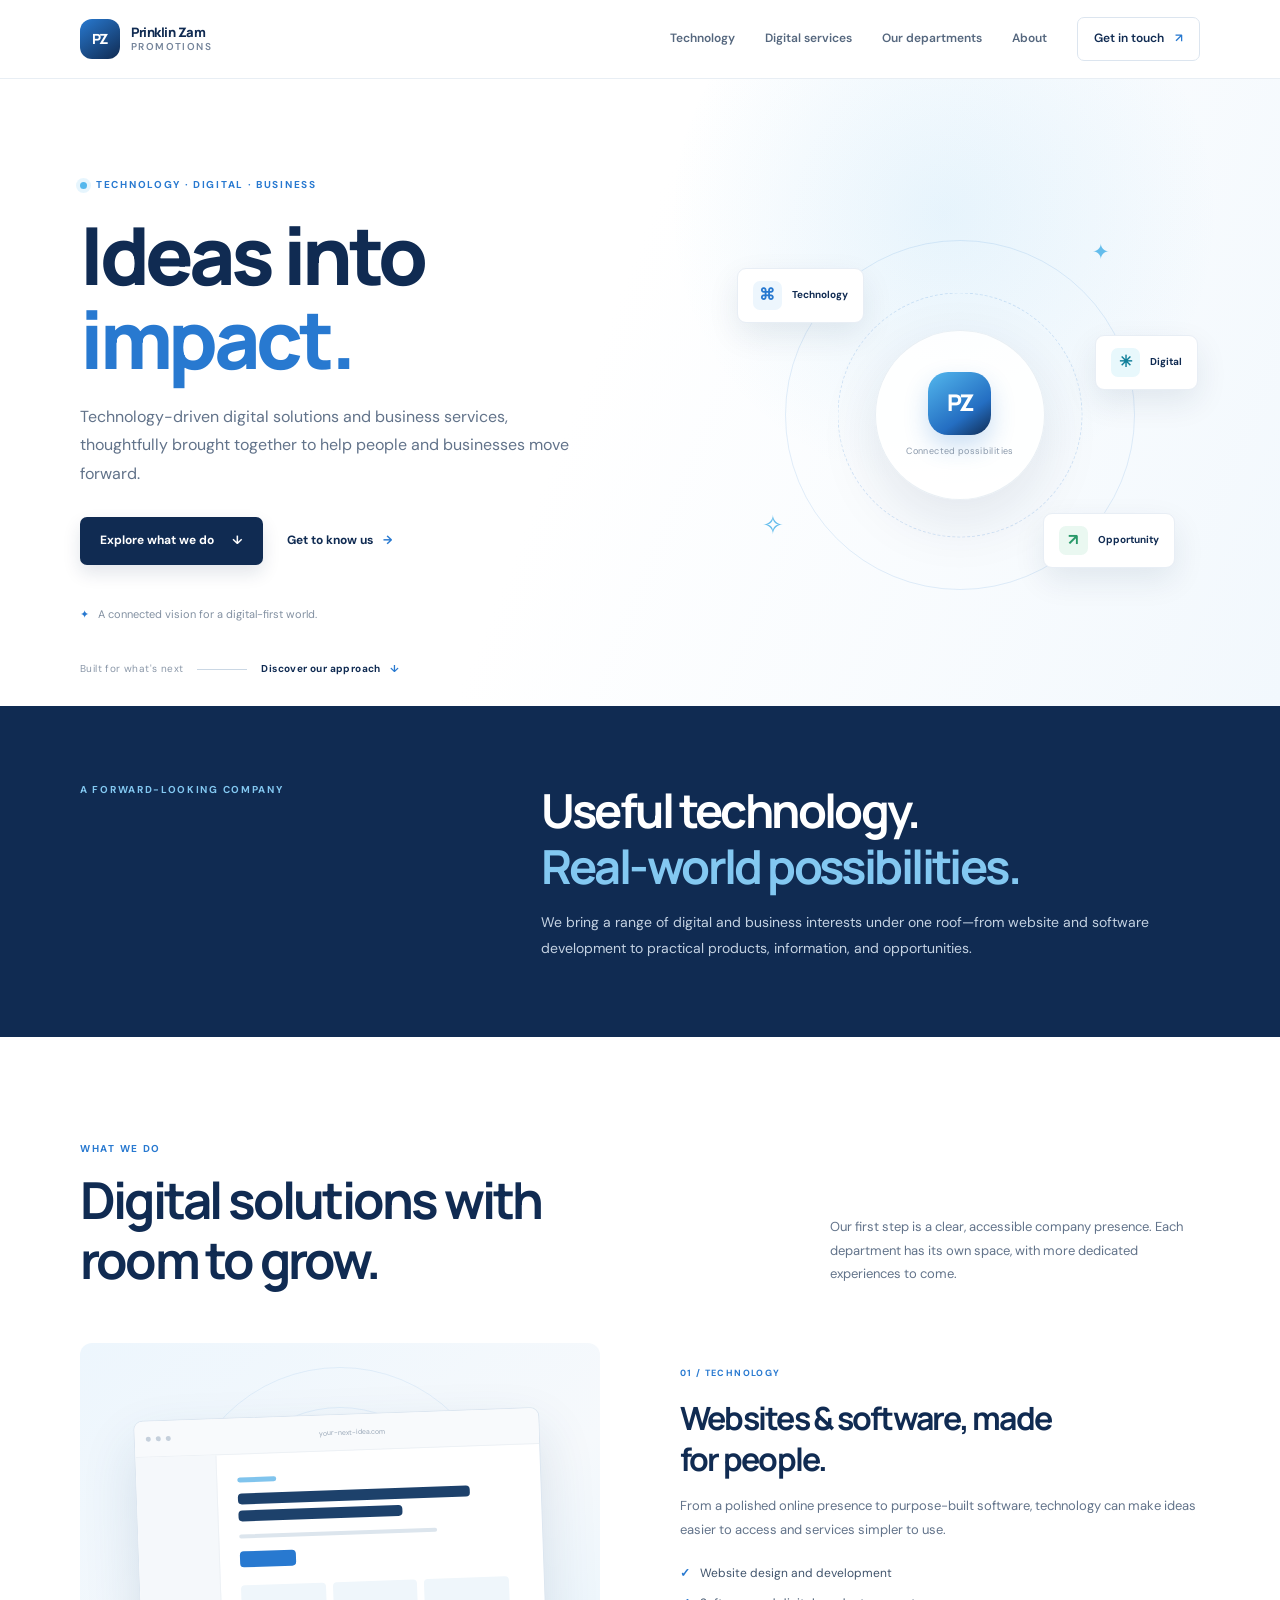
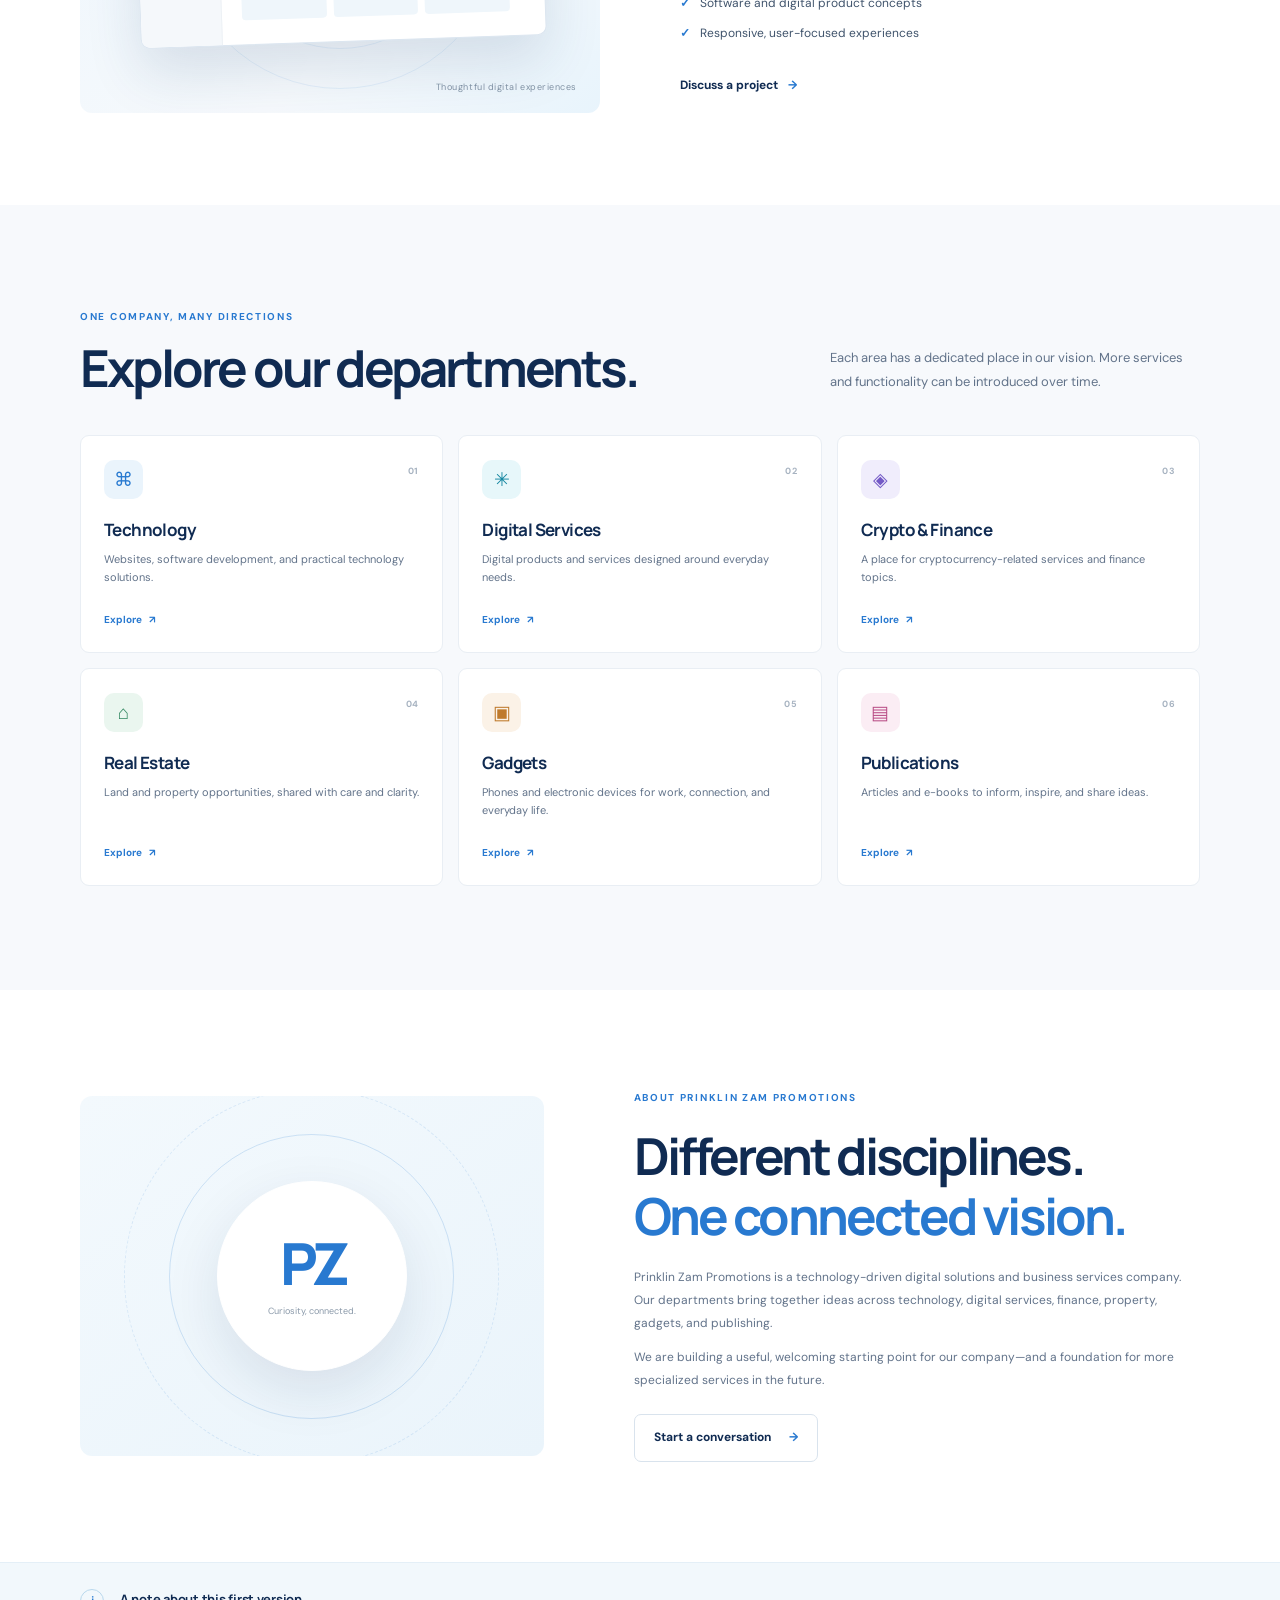
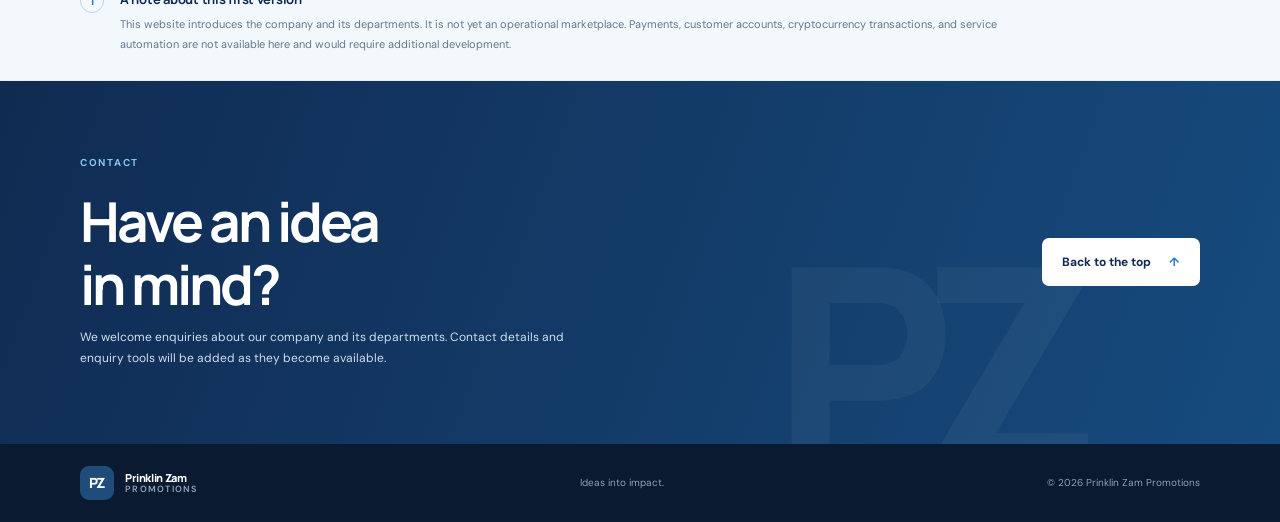
==== index.html @ 2299b8d4 "Build responsive Prinklin Zam Promotions company website" ====
<!doctype html>
<html lang="en">
<head>
  <meta charset="utf-8">
  <meta name="viewport" content="width=device-width, initial-scale=1">
  <meta name="theme-color" content="#102b52">
  <meta name="description" content="Prinklin Zam Promotions — technology-driven digital solutions and business services.">
  <title>Prinklin Zam Promotions | Ideas into impact</title>
  <link rel="preconnect" href="https://fonts.googleapis.com">
  <link rel="preconnect" href="https://fonts.gstatic.com" crossorigin>
  <link href="https://fonts.googleapis.com/css2?family=DM+Sans:wght@400;500;600;700&family=Manrope:wght@500;600;700;800&display=swap" rel="stylesheet">
  <link rel="stylesheet" href="style.css">
  <script src="script.js" defer></script>
</head>
<body>
  <a class="skip-link" href="#main">Skip to content</a>
  <header class="site-header">
    <div class="container header-inner">
      <a class="brand" href="#home" aria-label="Prinklin Zam Promotions home">
        <span class="brand-mark" aria-hidden="true">PZ</span>
        <span class="brand-name">Prinklin Zam<span>Promotions</span></span>
      </a>
      <button class="menu-toggle" type="button" aria-expanded="false" aria-controls="primary-nav" aria-label="Open navigation">
        <span></span><span></span><span></span>
      </button>
      <nav class="primary-nav" id="primary-nav" aria-label="Main navigation">
        <a href="#technology">Technology</a>
        <a href="#services">Digital services</a>
        <a href="#departments">Our departments</a>
        <a href="#about">About</a>
        <a class="nav-contact" href="#contact">Get in touch <span aria-hidden="true">↗</span></a>
      </nav>
    </div>
  </header>

  <main id="main">
    <section class="hero section" id="home">
      <div class="hero-glow" aria-hidden="true"></div>
      <div class="container hero-grid">
        <div class="hero-copy">
          <p class="eyebrow"><span class="eyebrow-dot"></span> Technology · Digital · Business</p>
          <h1>Ideas into <span>impact.</span></h1>
          <p class="hero-intro">Technology-driven digital solutions and business services, thoughtfully brought together to help people and businesses move forward.</p>
          <div class="hero-actions">
            <a class="button button-primary" href="#departments">Explore what we do <span aria-hidden="true">↓</span></a>
            <a class="text-link" href="#about">Get to know us <span aria-hidden="true">→</span></a>
          </div>
          <div class="hero-note"><span class="note-icon" aria-hidden="true">✦</span><span>A connected vision for a digital-first world.</span></div>
        </div>
        <div class="hero-art" aria-label="Abstract illustration representing connected digital services" role="img">
          <div class="art-orbit orbit-one"></div><div class="art-orbit orbit-two"></div>
          <div class="art-center"><span class="art-monogram">PZ</span><span>Connected possibilities</span></div>
          <div class="orbit-card card-tech"><span class="card-icon">⌘</span><span>Technology</span></div>
          <div class="orbit-card card-digital"><span class="card-icon">✳</span><span>Digital</span></div>
          <div class="orbit-card card-growth"><span class="card-icon">↗</span><span>Opportunity</span></div>
          <span class="art-spark spark-one">✦</span><span class="art-spark spark-two">✧</span>
        </div>
      </div>
      <div class="container hero-bottom"><span>Built for what's next</span><span class="hero-line"></span><a href="#technology">Discover our approach <span aria-hidden="true">↓</span></a></div>
    </section>

    <section class="intro-band" id="technology">
      <div class="container intro-grid">
        <p class="eyebrow eyebrow-light">A forward-looking company</p>
        <div><h2>Useful technology.<br><span>Real-world possibilities.</span></h2><p>We bring a range of digital and business interests under one roof—from website and software development to practical products, information, and opportunities.</p></div>
      </div>
    </section>

    <section class="section services-section" id="services">
      <div class="container">
        <div class="section-heading">
          <div><p class="eyebrow">What we do</p><h2>Digital solutions with<br>room to grow.</h2></div>
          <p>Our first step is a clear, accessible company presence. Each department has its own space, with more dedicated experiences to come.</p>
        </div>
        <div class="service-feature">
          <div class="feature-visual"><div class="browser-window"><div class="browser-top"><i></i><i></i><i></i><span>your-next-idea.com</span></div><div class="browser-content"><div class="mock-sidebar"></div><div class="mock-main"><div class="mock-label"></div><div class="mock-title"></div><div class="mock-title short"></div><div class="mock-copy"></div><div class="mock-button"></div><div class="mock-cards"><i></i><i></i><i></i></div></div></div></div><span class="visual-caption">Thoughtful digital experiences</span></div>
          <div class="feature-copy"><span class="feature-number">01 / TECHNOLOGY</span><h3>Websites &amp; software, made for people.</h3><p>From a polished online presence to purpose-built software, technology can make ideas easier to access and services simpler to use.</p><ul class="check-list"><li>Website design and development</li><li>Software and digital product concepts</li><li>Responsive, user-focused experiences</li></ul><a class="text-link" href="#contact">Discuss a project <span aria-hidden="true">→</span></a></div>
        </div>
      </div>
    </section>

    <section class="section departments-section" id="departments">
      <div class="container">
        <div class="section-heading departments-heading"><div><p class="eyebrow">One company, many directions</p><h2>Explore our departments.</h2></div><p>Each area has a dedicated place in our vision. More services and functionality can be introduced over time.</p></div>
        <div class="department-grid">
          <article class="department-card"><div class="department-icon icon-blue" aria-hidden="true">⌘</div><span class="department-index">01</span><h3>Technology</h3><p>Websites, software development, and practical technology solutions.</p><a href="#technology" aria-label="Learn about Technology">Explore <span aria-hidden="true">↗</span></a></article>
          <article class="department-card"><div class="department-icon icon-cyan" aria-hidden="true">✳</div><span class="department-index">02</span><h3>Digital Services</h3><p>Digital products and services designed around everyday needs.</p><a href="#contact" aria-label="Enquire about Digital Services">Explore <span aria-hidden="true">↗</span></a></article>
          <article class="department-card"><div class="department-icon icon-violet" aria-hidden="true">◈</div><span class="department-index">03</span><h3>Crypto &amp; Finance</h3><p>A place for cryptocurrency-related services and finance topics.</p><a href="#contact" aria-label="Enquire about Crypto and Finance">Explore <span aria-hidden="true">↗</span></a></article>
          <article class="department-card"><div class="department-icon icon-green" aria-hidden="true">⌂</div><span class="department-index">04</span><h3>Real Estate</h3><p>Land and property opportunities, shared with care and clarity.</p><a href="#contact" aria-label="Enquire about Real Estate">Explore <span aria-hidden="true">↗</span></a></article>
          <article class="department-card"><div class="department-icon icon-orange" aria-hidden="true">▣</div><span class="department-index">05</span><h3>Gadgets</h3><p>Phones and electronic devices for work, connection, and everyday life.</p><a href="#contact" aria-label="Enquire about Gadgets">Explore <span aria-hidden="true">↗</span></a></article>
          <article class="department-card"><div class="department-icon icon-pink" aria-hidden="true">▤</div><span class="department-index">06</span><h3>Publications</h3><p>Articles and e-books to inform, inspire, and share ideas.</p><a href="#contact" aria-label="Enquire about Publications">Explore <span aria-hidden="true">↗</span></a></article>
        </div>
      </div>
    </section>

    <section class="section about-section" id="about">
      <div class="container about-grid">
        <div class="about-graphic"><div class="about-graphic-inner"><span class="about-pz">PZ</span><span class="about-graphic-caption">Curiosity, connected.</span></div><span class="about-orbit about-orbit-a"></span><span class="about-orbit about-orbit-b"></span></div>
        <div class="about-copy"><p class="eyebrow">About Prinklin Zam Promotions</p><h2>Different disciplines.<br><span>One connected vision.</span></h2><p>Prinklin Zam Promotions is a technology-driven digital solutions and business services company. Our departments bring together ideas across technology, digital services, finance, property, gadgets, and publishing.</p><p>We are building a useful, welcoming starting point for our company—and a foundation for more specialized services in the future.</p><a class="button button-outline" href="#contact">Start a conversation <span aria-hidden="true">→</span></a></div>
      </div>
    </section>

    <section class="notice-section"><div class="container notice-inner"><span class="notice-symbol" aria-hidden="true">i</span><div><h2>A note about this first version</h2><p>This website introduces the company and its departments. It is not yet an operational marketplace. Payments, customer accounts, cryptocurrency transactions, and service automation are not available here and would require additional development.</p></div></div></section>

    <section class="section contact-section" id="contact"><div class="container contact-inner"><div><p class="eyebrow eyebrow-light">Contact</p><h2>Have an idea<br>in mind?</h2><p>We welcome enquiries about our company and its departments. Contact details and enquiry tools will be added as they become available.</p></div><a class="button button-white" href="#home">Back to the top <span aria-hidden="true">↑</span></a><div class="contact-decoration" aria-hidden="true">PZ</div></div></section>
  </main>

  <footer class="site-footer"><div class="container footer-inner"><a class="brand footer-brand" href="#home"><span class="brand-mark" aria-hidden="true">PZ</span><span class="brand-name">Prinklin Zam<span>Promotions</span></span></a><p>Ideas into impact.</p><span class="copyright">© <span id="current-year">2026</span> Prinklin Zam Promotions</span></div></footer>
</body>
</html>
---- style.css ----
:root {
  color-scheme: light;
  --navy: #102b52;
  --navy-deep: #0a1d39;
  --blue: #2879d0;
  --sky: #53b7ed;
  --pale: #f3f8fc;
  --ink: #172b45;
  --muted: #62738a;
  --line: #e4ebf2;
  --white: #fff;
  --font-body: "DM Sans", sans-serif;
  --font-display: "Manrope", sans-serif;
}

* { box-sizing: border-box; }
html { scroll-behavior: smooth; scroll-padding-top: 86px; }
body { margin: 0; color: var(--ink); background: var(--white); font-family: var(--font-body); font-size: 16px; line-height: 1.65; -webkit-font-smoothing: antialiased; }
a { color: inherit; text-decoration: none; }
button { font: inherit; }
.container { width: min(1120px, calc(100% - 48px)); margin-inline: auto; }
.section { padding: 104px 0; }
.skip-link { position: absolute; z-index: 20; top: 8px; left: 8px; padding: 10px 16px; transform: translateY(-150%); color: var(--white); background: var(--navy); border-radius: 6px; }
.skip-link:focus { transform: translateY(0); }
.site-header { position: sticky; z-index: 10; top: 0; background: rgba(255,255,255,.94); border-bottom: 1px solid rgba(228,235,242,.85); backdrop-filter: blur(14px); }
.header-inner { min-height: 78px; display: flex; align-items: center; justify-content: space-between; gap: 30px; }
.brand { display: inline-flex; align-items: center; gap: 11px; flex-shrink: 0; }
.brand-mark { display: grid; width: 40px; height: 40px; place-items: center; color: white; background: linear-gradient(145deg,var(--blue),var(--navy)); border-radius: 12px; font-family: var(--font-display); font-size: 14px; font-weight: 800; letter-spacing: -.08em; }
.brand-name { display: grid; color: var(--navy); font-family: var(--font-display); font-size: 13px; font-weight: 800; line-height: 1.22; letter-spacing: -.035em; }
.brand-name span { color: #74849a; font-family: var(--font-body); font-size: 10px; font-weight: 600; letter-spacing: .14em; text-transform: uppercase; }
.primary-nav { display: flex; align-items: center; gap: 30px; color: #55677e; font-size: 12px; font-weight: 600; }
.primary-nav a { transition: color .2s ease; }
.primary-nav a:hover,.primary-nav a:focus-visible { color: var(--blue); }
.primary-nav .nav-contact { padding: 11px 16px; color: var(--navy); border: 1px solid #dce5ef; border-radius: 7px; }
.nav-contact span { margin-left: 8px; color: var(--blue); }
.menu-toggle { display: none; }
.hero { position: relative; overflow: hidden; min-height: 608px; padding: 90px 0 28px; background: linear-gradient(112deg,#fff 46%,#f2f8fd 100%); }
.hero-glow { position: absolute; top: -150px; right: 4%; width: 570px; height: 570px; background: radial-gradient(circle,rgba(87,180,236,.12),transparent 68%); pointer-events: none; }
.hero-grid { position: relative; display: grid; min-height: 450px; grid-template-columns: 1.04fr .96fr; align-items: center; gap: 35px; }
.hero-copy { padding: 8px 0 38px; }
.eyebrow { display: flex; align-items: center; gap: 9px; margin: 0 0 19px; color: var(--blue); font-size: 10px; font-weight: 700; letter-spacing: .17em; text-transform: uppercase; }
.eyebrow-dot { width: 7px; height: 7px; background: var(--sky); border-radius: 50%; box-shadow: 0 0 0 4px rgba(83,183,237,.14); }
h1,h2,h3,p { margin-top: 0; }
h1,h2,h3 { color: var(--navy); font-family: var(--font-display); letter-spacing: -.055em; }
.hero h1 { max-width: 580px; margin-bottom: 22px; font-size: clamp(54px,7vw,80px); font-weight: 800; line-height: 1.05; }
.hero h1 span,.section-heading h2 span,.about-copy h2 span { color: var(--blue); }
.hero-intro { max-width: 490px; margin-bottom: 28px; color: var(--muted); font-size: 16px; line-height: 1.8; }
.hero-actions { display: flex; align-items: center; flex-wrap: wrap; gap: 24px; }
.button { display: inline-flex; min-height: 48px; align-items: center; justify-content: center; gap: 18px; padding: 0 19px; border: 1px solid transparent; border-radius: 7px; font-size: 12px; font-weight: 700; transition: transform .2s ease, box-shadow .2s ease, background .2s ease; }
.button:hover { transform: translateY(-2px); }
.button-primary { color: white; background: var(--navy); box-shadow: 0 8px 18px rgba(16,43,82,.12); }
.button-primary:hover { background: var(--blue); box-shadow: 0 10px 24px rgba(40,121,208,.2); }
.text-link { display: inline-flex; align-items: center; gap: 10px; color: var(--navy); font-size: 12px; font-weight: 700; }
.text-link span { color: var(--blue); transition: transform .2s ease; }
.text-link:hover span { transform: translateX(4px); }
.hero-note { display: flex; align-items: center; gap: 9px; margin-top: 40px; color: #8290a1; font-size: 11px; }
.note-icon { color: var(--blue); }
.hero-art { position: relative; width: min(100%,480px); height: 410px; justify-self: end; }
.art-orbit { position: absolute; top: 50%; left: 50%; border: 1px solid rgba(40,121,208,.13); border-radius: 50%; transform: translate(-50%,-50%); }
.orbit-one { width: 350px; height: 350px; }
.orbit-two { width: 245px; height: 245px; border-style: dashed; border-color: rgba(40,121,208,.18); }
.art-center { position: absolute; top: 50%; left: 50%; display: flex; width: 170px; height: 170px; flex-direction: column; align-items: center; justify-content: center; gap: 9px; color: #8998aa; background: rgba(255,255,255,.88); border: 1px solid rgba(228,235,242,.8); border-radius: 50%; box-shadow: 0 20px 60px rgba(16,43,82,.1); transform: translate(-50%,-50%); font-size: 9px; letter-spacing: .04em; }
.art-monogram { display: grid; width: 63px; height: 63px; place-items: center; color: white; background: linear-gradient(145deg,#53b7ed,#246ec2 65%,#102b52); border-radius: 20px; font-family: var(--font-display); font-size: 23px; font-weight: 800; letter-spacing: -.1em; box-shadow: 0 11px 24px rgba(40,121,208,.24); }
.orbit-card { position: absolute; display: flex; align-items: center; gap: 10px; padding: 12px 15px; color: var(--navy); background: white; border: 1px solid #e8eef5; border-radius: 9px; box-shadow: 0 12px 32px rgba(16,43,82,.09); font-size: 10px; font-weight: 700; }
.card-icon { display: grid; width: 29px; height: 29px; place-items: center; color: var(--blue); background: #edf6fd; border-radius: 7px; font-size: 16px; }
.card-tech { top: 58px; left: 17px; }.card-digital { top: 125px; right: 2px; }.card-growth { right: 25px; bottom: 52px; }
.card-digital .card-icon { color: #107f9a; background: #e8f8fc; }.card-growth .card-icon { color: #299969; background: #eaf8f1; }
.art-spark { position: absolute; color: #64bdec; }.spark-one { top: 25px; right: 90px; font-size: 21px; }.spark-two { bottom: 73px; left: 42px; font-size: 26px; }
.hero-bottom { display: flex; align-items: center; gap: 14px; color: #8a97a8; font-size: 10px; letter-spacing: .04em; }
.hero-line { width: 50px; height: 1px; background: #cad7e4; }.hero-bottom a { color: var(--navy); font-weight: 700; }.hero-bottom a span { padding-left: 7px; color: var(--blue); }
.intro-band { padding: 76px 0; color: white; background: var(--navy); }
.intro-grid { display: grid; grid-template-columns: .75fr 1.25fr; gap: 65px; align-items: start; }
.eyebrow-light { color: #83c8f1; }
.intro-grid h2 { margin: 0 0 16px; color: white; font-size: clamp(32px,4vw,47px); line-height: 1.2; }
.intro-grid h2 span { color: #83c8f1; }
.intro-grid > div > p { max-width: 620px; margin-bottom: 0; color: #c4d2e2; font-size: 14px; line-height: 1.8; }
.section-heading { display: flex; align-items: end; justify-content: space-between; gap: 40px; margin-bottom: 52px; }
.section-heading .eyebrow { margin-bottom: 13px; }
.section-heading h2,.about-copy h2 { margin-bottom: 0; font-size: clamp(35px,4.5vw,51px); line-height: 1.18; }
.section-heading > p { max-width: 370px; margin-bottom: 5px; color: var(--muted); font-size: 13px; line-height: 1.8; }
.services-section { padding-bottom: 92px; }
.service-feature { display: grid; grid-template-columns: 1fr 1fr; align-items: center; gap: 80px; }
.feature-visual { position: relative; display: grid; min-height: 370px; place-items: center; background: linear-gradient(140deg,#edf6fd,#f6f9fc 65%,#e8f4fc); border-radius: 12px; overflow: hidden; }
.feature-visual::before,.feature-visual::after { position: absolute; width: 240px; height: 240px; content: ""; border: 1px solid rgba(40,121,208,.09); border-radius: 50%; }
.feature-visual::after { width: 320px; height: 320px; }
.browser-window { position: relative; z-index: 1; width: 78%; overflow: hidden; background: white; border: 1px solid #dce6f0; border-radius: 9px; box-shadow: 0 25px 55px rgba(25,70,115,.14); transform: rotate(-2deg); }
.browser-top { display: flex; height: 36px; align-items: center; gap: 5px; padding: 0 11px; background: #f8fafc; border-bottom: 1px solid #edf1f5; }
.browser-top i { width: 5px; height: 5px; background: #c5d0dc; border-radius: 50%; }.browser-top span { margin: auto; color: #9aa8b8; font-size: 7px; }
.browser-content { display: flex; min-height: 190px; }.mock-sidebar { width: 20%; background: #f5f8fb; border-right: 1px solid #edf1f5; }.mock-main { flex: 1; padding: 23px 20px; }.mock-label { width: 39px; height: 5px; margin-bottom: 11px; background: #80c4ed; border-radius: 5px; }.mock-title { width: 82%; height: 11px; margin-bottom: 6px; background: #1d416b; border-radius: 4px; }.mock-title.short { width: 58%; }.mock-copy { width: 70%; height: 4px; margin: 13px 0; background: #dce5ed; border-radius: 5px; }.mock-button { width: 56px; height: 16px; background: #2879d0; border-radius: 4px; }.mock-cards { display: flex; gap: 7px; margin-top: 18px; }.mock-cards i { width: 30%; height: 35px; background: #eff6fb; border-radius: 4px; }.visual-caption { position: absolute; right: 23px; bottom: 18px; color: #8293a5; font-size: 9px; letter-spacing: .06em; }
.feature-copy { padding: 15px 0; }.feature-number { color: var(--blue); font-size: 9px; font-weight: 700; letter-spacing: .15em; }.feature-copy h3 { max-width: 410px; margin: 14px 0; font-size: 32px; line-height: 1.28; }.feature-copy > p { color: var(--muted); font-size: 13px; line-height: 1.8; }.check-list { display: grid; gap: 10px; margin: 23px 0 27px; padding: 0; list-style: none; color: #40546c; font-size: 12px; }.check-list li::before { margin-right: 10px; color: var(--blue); content: "✓"; font-weight: 700; }
.departments-section { background: #f7f9fc; }.departments-heading { margin-bottom: 37px; }.department-grid { display: grid; grid-template-columns: repeat(3,1fr); gap: 15px; }.department-card { position: relative; min-height: 218px; padding: 24px 23px 20px; background: white; border: 1px solid #e9eef4; border-radius: 9px; transition: transform .2s ease,box-shadow .2s ease,border-color .2s ease; }.department-card:hover { transform: translateY(-4px); border-color: #d2e5f4; box-shadow: 0 14px 35px rgba(16,43,82,.07); }.department-icon { display: grid; width: 39px; height: 39px; margin-bottom: 17px; place-items: center; border-radius: 10px; font-size: 19px; }.icon-blue { color: #2879d0; background: #eaf4fc; }.icon-cyan { color: #1687a1; background: #e7f7fa; }.icon-violet { color: #7359c6; background: #f0edfc; }.icon-green { color: #338862; background: #eaf6ef; }.icon-orange { color: #bf7a2c; background: #fbf2e7; }.icon-pink { color: #b94f87; background: #fbedf4; }.department-index { position: absolute; top: 28px; right: 23px; color: #a7b3c1; font-size: 9px; font-weight: 700; letter-spacing: .1em; }.department-card h3 { margin-bottom: 7px; font-size: 17px; letter-spacing: -.035em; }.department-card p { min-height: 42px; margin-bottom: 12px; color: var(--muted); font-size: 11px; line-height: 1.6; }.department-card a { color: var(--blue); font-size: 10px; font-weight: 700; }.department-card a span { padding-left: 5px; }
.about-section { padding: 100px 0; }.about-grid { display: grid; grid-template-columns: .9fr 1.1fr; align-items: center; gap: 90px; }.about-graphic { position: relative; display: grid; min-height: 360px; place-items: center; overflow: hidden; background: linear-gradient(145deg,#f3f9fd,#eaf4fb); border-radius: 12px; }.about-graphic-inner { position: relative; z-index: 1; display: flex; width: 190px; height: 190px; flex-direction: column; align-items: center; justify-content: center; gap: 12px; background: white; border: 1px solid white; border-radius: 50%; box-shadow: 0 20px 55px rgba(16,43,82,.1); }.about-pz { color: var(--blue); font-family: var(--font-display); font-size: 58px; font-weight: 800; line-height: 1; letter-spacing: -.12em; }.about-graphic-caption { color: #8a99a9; font-size: 9px; }.about-orbit { position: absolute; width: 285px; height: 285px; border: 1px solid rgba(40,121,208,.19); border-radius: 50%; }.about-orbit-b { width: 375px; height: 375px; border-style: dashed; border-color: rgba(40,121,208,.13); }.about-copy h2 { margin-bottom: 20px; }.about-copy > p:not(.eyebrow) { color: var(--muted); font-size: 12px; line-height: 1.9; }.about-copy .button { margin-top: 10px; }.button-outline { color: var(--navy); border-color: #d9e3ed; }.button-outline span { color: var(--blue); }.button-outline:hover { background: #f5f9fc; }
.notice-section { padding: 26px 0; background: #f2f8fc; border-block: 1px solid #e4eff7; }.notice-inner { display: flex; align-items: flex-start; gap: 16px; }.notice-symbol { display: grid; width: 24px; height: 24px; flex: 0 0 24px; place-items: center; color: var(--blue); border: 1px solid #b9d8ed; border-radius: 50%; font-family: var(--font-display); font-size: 12px; font-weight: 700; }.notice-inner h2 { margin-bottom: 5px; font-size: 13px; letter-spacing: -.02em; }.notice-inner p { max-width: 900px; margin-bottom: 0; color: #65788e; font-size: 11px; line-height: 1.75; }
.contact-section { position: relative; overflow: hidden; padding: 74px 0; color: white; background: linear-gradient(110deg,#102b52,#164b7e); }.contact-inner { position: relative; display: flex; align-items: center; justify-content: space-between; gap: 40px; }.contact-section h2 { margin-bottom: 12px; color: white; font-size: clamp(38px,5vw,55px); line-height: 1.13; }.contact-section .container > div > p:not(.eyebrow) { max-width: 520px; margin-bottom: 0; color: #cfdeec; font-size: 12px; line-height: 1.8; }.button-white { position: relative; z-index: 1; flex-shrink: 0; color: var(--navy); background: white; }.button-white span { color: var(--blue); }.contact-decoration { position: absolute; right: 12%; bottom: -132px; color: rgba(255,255,255,.045); font-family: var(--font-display); font-size: 280px; font-weight: 800; line-height: 1; letter-spacing: -.14em; pointer-events: none; }
.site-footer { padding: 22px 0; background: #091a31; }.footer-inner { display: flex; align-items: center; justify-content: space-between; gap: 20px; }.footer-brand .brand-mark { width: 34px; height: 34px; background: #204c7b; border-radius: 9px; }.footer-brand .brand-name { color: white; font-size: 11px; }.footer-brand .brand-name span { color: #91a6bd; font-size: 9px; }.footer-inner > p,.copyright { margin: 0; color: #8ea1b8; font-size: 10px; }.copyright { text-align: right; }
:focus-visible { outline: 3px solid #62b9eb; outline-offset: 3px; }
@media (max-width: 850px) {
  .container { width: min(100% - 40px,680px); }.section { padding: 78px 0; }.primary-nav { gap: 17px; font-size: 11px; }.hero { min-height: 550px; padding-top: 65px; }.hero-grid { grid-template-columns: 1fr .8fr; gap: 0; }.hero-art { transform: scale(.85); transform-origin: center right; }.hero h1 { font-size: 60px; }.intro-grid { gap: 35px; }.service-feature { gap: 40px; }.department-card { padding-inline: 18px; }.about-grid { gap: 48px; }
}
@media (max-width: 640px) {
  html { scroll-padding-top: 72px; }.container { width: calc(100% - 36px); }.section { padding: 66px 0; }.header-inner { min-height: 68px; }.brand-mark { width: 36px; height: 36px; }.menu-toggle { display: flex; width: 40px; height: 40px; flex-direction: column; align-items: center; justify-content: center; gap: 5px; padding: 0; background: white; border: 1px solid var(--line); border-radius: 7px; cursor: pointer; }.menu-toggle span { display: block; width: 16px; height: 2px; background: var(--navy); border-radius: 3px; transition: transform .2s ease,opacity .2s ease; }.menu-toggle[aria-expanded="true"] span:first-child { transform: translateY(7px) rotate(45deg); }.menu-toggle[aria-expanded="true"] span:nth-child(2) { opacity: 0; }.menu-toggle[aria-expanded="true"] span:last-child { transform: translateY(-7px) rotate(-45deg); }.primary-nav { position: absolute; top: 68px; right: 0; left: 0; display: none; align-items: stretch; gap: 0; padding: 8px 18px 17px; background: white; border-bottom: 1px solid var(--line); box-shadow: 0 14px 20px rgba(16,43,82,.07); }.primary-nav.is-open { display: flex; flex-direction: column; }.primary-nav a { padding: 12px 2px; border-bottom: 1px solid #f0f3f7; }.primary-nav .nav-contact { margin-top: 9px; padding: 11px 13px; border: 1px solid var(--line); }.hero { padding: 62px 0 22px; }.hero-grid { display: flex; min-height: unset; flex-direction: column; align-items: stretch; gap: 10px; }.hero-copy { padding: 0; }.hero h1 { margin-bottom: 16px; font-size: clamp(51px,13vw,68px); }.hero-intro { max-width: 460px; font-size: 14px; }.hero-note { margin-top: 23px; }.hero-art { width: min(100%,390px); height: 310px; align-self: center; transform: scale(.82); transform-origin: center; margin: -10px 0 -12px; }.orbit-one { width: 315px; height: 315px; }.orbit-two { width: 220px; height: 220px; }.art-center { width: 148px; height: 148px; }.card-tech { left: 0; }.card-digital { right: -3px; }.card-growth { right: 7px; bottom: 29px; }.hero-bottom { font-size: 9px; }.hero-bottom .hero-line { width: 25px; }.intro-band { padding: 55px 0; }.intro-grid { grid-template-columns: 1fr; gap: 13px; }.intro-grid h2 { font-size: 35px; }.section-heading { display: block; margin-bottom: 32px; }.section-heading h2,.about-copy h2 { font-size: 37px; }.section-heading > p { margin: 15px 0 0; }.service-feature { grid-template-columns: 1fr; gap: 30px; }.feature-visual { min-height: 290px; }.browser-window { width: 83%; }.feature-copy h3 { font-size: 29px; }.departments-heading { margin-bottom: 29px; }.department-grid { grid-template-columns: repeat(2,minmax(0,1fr)); gap: 10px; }.department-card { min-height: 221px; padding: 17px 14px 15px; }.department-icon { width: 35px; height: 35px; margin-bottom: 14px; }.department-index { top: 22px; right: 14px; }.department-card h3 { font-size: 15px; }.department-card p { font-size: 10px; }.about-grid { grid-template-columns: 1fr; gap: 35px; }.about-graphic { min-height: 290px; }.about-graphic-inner { width: 160px; height: 160px; }.about-pz { font-size: 49px; }.about-orbit { width: 250px; height: 250px; }.about-orbit-b { width: 330px; height: 330px; }.notice-inner { gap: 12px; }.contact-section { padding: 58px 0; }.contact-inner { align-items: flex-start; flex-direction: column; gap: 25px; }.contact-section h2 { font-size: 47px; }.contact-decoration { right: -12%; bottom: -76px; font-size: 190px; }.footer-inner { align-items: flex-start; flex-wrap: wrap; }.footer-inner > p { display: none; }.copyright { margin-left: auto; padding-top: 10px; }
}
@media (max-width: 370px) { .department-grid { grid-template-columns: 1fr; }.department-card { min-height: unset; }.department-card p { min-height: unset; }.hero-actions { gap: 15px; }.hero-art { transform: scale(.72); margin-inline: -20px; } }
@media (prefers-reduced-motion: reduce) { *,*::before,*::after { scroll-behavior: auto !important; transition-duration: .01ms !important; animation-duration: .01ms !important; animation-iteration-count: 1 !important; } }
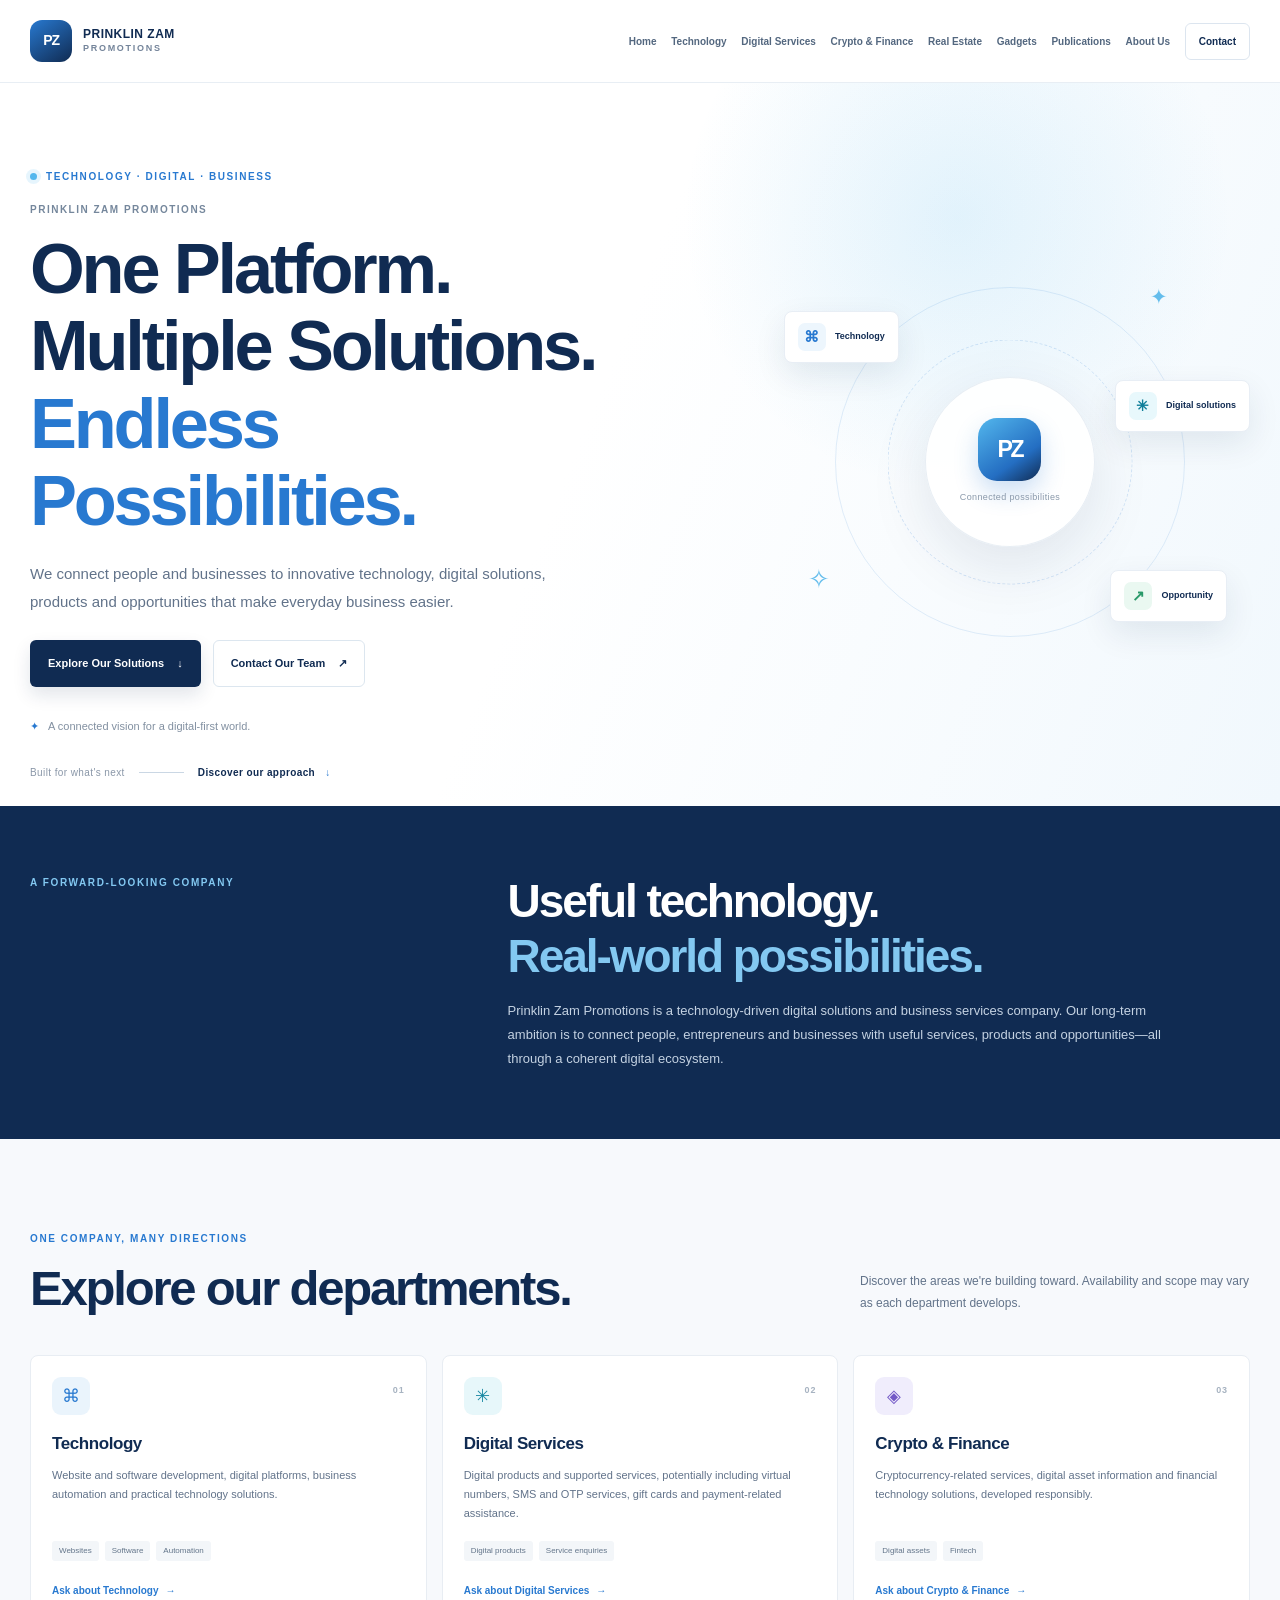
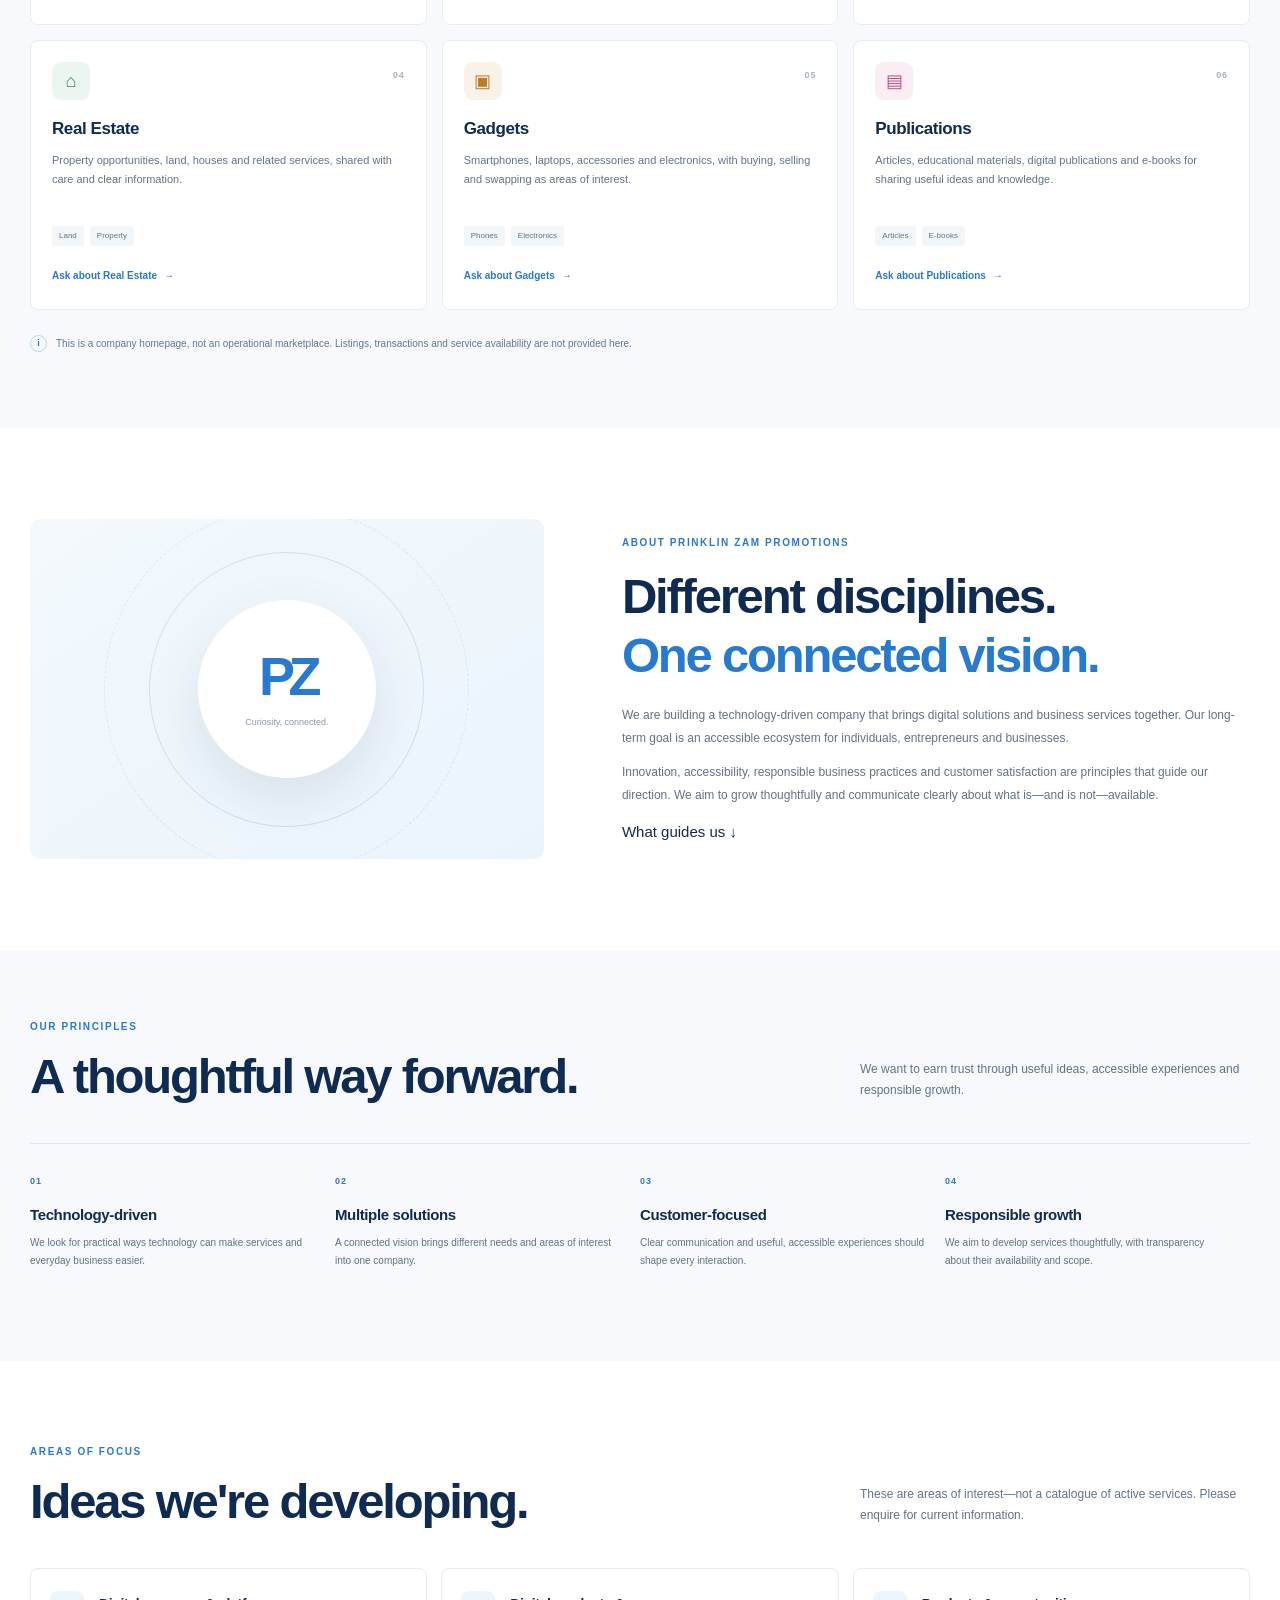
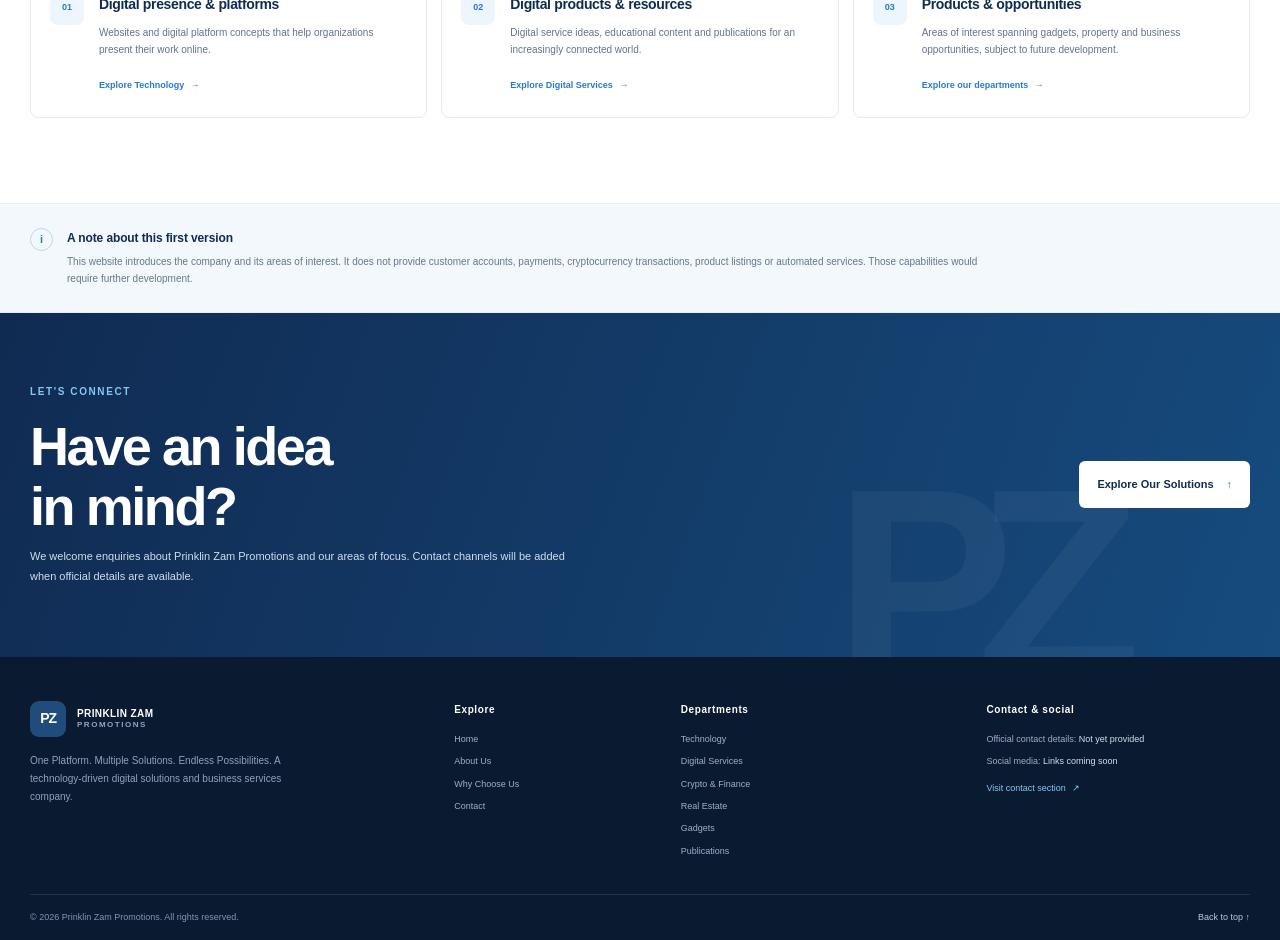
==== commit 4871888a: "Refresh homepage with Prinklin Zam brand and responsive departments" ====
--- a/index.html
+++ b/index.html
@@ -4,11 +4,8 @@
   <meta charset="utf-8">
   <meta name="viewport" content="width=device-width, initial-scale=1">
   <meta name="theme-color" content="#102b52">
-  <meta name="description" content="Prinklin Zam Promotions — technology-driven digital solutions and business services.">
-  <title>Prinklin Zam Promotions | Ideas into impact</title>
-  <link rel="preconnect" href="https://fonts.googleapis.com">
-  <link rel="preconnect" href="https://fonts.gstatic.com" crossorigin>
-  <link href="https://fonts.googleapis.com/css2?family=DM+Sans:wght@400;500;600;700&family=Manrope:wght@500;600;700;800&display=swap" rel="stylesheet">
+  <meta name="description" content="Prinklin Zam Promotions connects people and businesses to technology, digital solutions, products and opportunities.">
+  <title>Prinklin Zam Promotions | One Platform. Multiple Solutions.</title>
   <link rel="stylesheet" href="style.css">
   <script src="script.js" defer></script>
 </head>
@@ -18,93 +15,150 @@
     <div class="container header-inner">
       <a class="brand" href="#home" aria-label="Prinklin Zam Promotions home">
         <span class="brand-mark" aria-hidden="true">PZ</span>
-        <span class="brand-name">Prinklin Zam<span>Promotions</span></span>
+        <span class="brand-name">PRINKLIN ZAM <span>PROMOTIONS</span></span>
       </a>
-      <button class="menu-toggle" type="button" aria-expanded="false" aria-controls="primary-nav" aria-label="Open navigation">
+      <button class="menu-toggle" type="button" aria-expanded="false" aria-controls="primary-nav" aria-label="Open navigation menu">
         <span></span><span></span><span></span>
       </button>
       <nav class="primary-nav" id="primary-nav" aria-label="Main navigation">
+        <a href="#home">Home</a>
         <a href="#technology">Technology</a>
-        <a href="#services">Digital services</a>
-        <a href="#departments">Our departments</a>
-        <a href="#about">About</a>
-        <a class="nav-contact" href="#contact">Get in touch <span aria-hidden="true">↗</span></a>
+        <a href="#digital-services">Digital Services</a>
+        <a href="#crypto-finance">Crypto &amp; Finance</a>
+        <a href="#real-estate">Real Estate</a>
+        <a href="#gadgets">Gadgets</a>
+        <a href="#publications">Publications</a>
+        <a href="#about">About Us</a>
+        <a class="nav-contact" href="#contact">Contact</a>
       </nav>
     </div>
   </header>
 
   <main id="main">
-    <section class="hero section" id="home">
+    <section class="hero" id="home" aria-labelledby="hero-title">
       <div class="hero-glow" aria-hidden="true"></div>
       <div class="container hero-grid">
         <div class="hero-copy">
-          <p class="eyebrow"><span class="eyebrow-dot"></span> Technology · Digital · Business</p>
-          <h1>Ideas into <span>impact.</span></h1>
-          <p class="hero-intro">Technology-driven digital solutions and business services, thoughtfully brought together to help people and businesses move forward.</p>
+          <p class="eyebrow"><span class="eyebrow-dot" aria-hidden="true"></span> Technology · Digital · Business</p>
+          <p class="hero-company">PRINKLIN ZAM PROMOTIONS</p>
+          <h1 id="hero-title">One Platform.<br>Multiple Solutions.<br><span>Endless Possibilities.</span></h1>
+          <p class="hero-intro">We connect people and businesses to innovative technology, digital solutions, products and opportunities that make everyday business easier.</p>
           <div class="hero-actions">
-            <a class="button button-primary" href="#departments">Explore what we do <span aria-hidden="true">↓</span></a>
-            <a class="text-link" href="#about">Get to know us <span aria-hidden="true">→</span></a>
+            <a class="button button-primary" href="#departments">Explore Our Solutions <span aria-hidden="true">↓</span></a>
+            <a class="button button-secondary" href="#contact">Contact Our Team <span aria-hidden="true">↗</span></a>
           </div>
-          <div class="hero-note"><span class="note-icon" aria-hidden="true">✦</span><span>A connected vision for a digital-first world.</span></div>
+          <p class="hero-note"><span aria-hidden="true">✦</span> A connected vision for a digital-first world.</p>
         </div>
-        <div class="hero-art" aria-label="Abstract illustration representing connected digital services" role="img">
+        <div class="hero-art" role="img" aria-label="PZ brand mark surrounded by connected technology, digital services and business opportunities">
           <div class="art-orbit orbit-one"></div><div class="art-orbit orbit-two"></div>
-          <div class="art-center"><span class="art-monogram">PZ</span><span>Connected possibilities</span></div>
-          <div class="orbit-card card-tech"><span class="card-icon">⌘</span><span>Technology</span></div>
-          <div class="orbit-card card-digital"><span class="card-icon">✳</span><span>Digital</span></div>
-          <div class="orbit-card card-growth"><span class="card-icon">↗</span><span>Opportunity</span></div>
-          <span class="art-spark spark-one">✦</span><span class="art-spark spark-two">✧</span>
+          <div class="art-center"><span class="art-monogram" aria-hidden="true">PZ</span><span>Connected possibilities</span></div>
+          <div class="orbit-card card-tech"><span class="card-icon" aria-hidden="true">⌘</span><span>Technology</span></div>
+          <div class="orbit-card card-digital"><span class="card-icon" aria-hidden="true">✳</span><span>Digital solutions</span></div>
+          <div class="orbit-card card-growth"><span class="card-icon" aria-hidden="true">↗</span><span>Opportunity</span></div>
+          <span class="art-spark spark-one" aria-hidden="true">✦</span><span class="art-spark spark-two" aria-hidden="true">✧</span>
         </div>
       </div>
-      <div class="container hero-bottom"><span>Built for what's next</span><span class="hero-line"></span><a href="#technology">Discover our approach <span aria-hidden="true">↓</span></a></div>
+      <div class="container hero-bottom"><span>Built for what's next</span><span class="hero-line" aria-hidden="true"></span><a href="#about">Discover our approach <span aria-hidden="true">↓</span></a></div>
     </section>
 
-    <section class="intro-band" id="technology">
+    <section class="intro-band" aria-labelledby="intro-title">
       <div class="container intro-grid">
         <p class="eyebrow eyebrow-light">A forward-looking company</p>
-        <div><h2>Useful technology.<br><span>Real-world possibilities.</span></h2><p>We bring a range of digital and business interests under one roof—from website and software development to practical products, information, and opportunities.</p></div>
+        <div><h2 id="intro-title">Useful technology.<br><span>Real-world possibilities.</span></h2><p>Prinklin Zam Promotions is a technology-driven digital solutions and business services company. Our long-term ambition is to connect people, entrepreneurs and businesses with useful services, products and opportunities—all through a coherent digital ecosystem.</p></div>
       </div>
     </section>
 
-    <section class="section services-section" id="services">
+    <section class="section departments-section" id="departments" aria-labelledby="departments-title">
       <div class="container">
         <div class="section-heading">
-          <div><p class="eyebrow">What we do</p><h2>Digital solutions with<br>room to grow.</h2></div>
-          <p>Our first step is a clear, accessible company presence. Each department has its own space, with more dedicated experiences to come.</p>
+          <div><p class="eyebrow">One company, many directions</p><h2 id="departments-title">Explore our departments.</h2></div>
+          <p>Discover the areas we're building toward. Availability and scope may vary as each department develops.</p>
         </div>
-        <div class="service-feature">
-          <div class="feature-visual"><div class="browser-window"><div class="browser-top"><i></i><i></i><i></i><span>your-next-idea.com</span></div><div class="browser-content"><div class="mock-sidebar"></div><div class="mock-main"><div class="mock-label"></div><div class="mock-title"></div><div class="mock-title short"></div><div class="mock-copy"></div><div class="mock-button"></div><div class="mock-cards"><i></i><i></i><i></i></div></div></div></div><span class="visual-caption">Thoughtful digital experiences</span></div>
-          <div class="feature-copy"><span class="feature-number">01 / TECHNOLOGY</span><h3>Websites &amp; software, made for people.</h3><p>From a polished online presence to purpose-built software, technology can make ideas easier to access and services simpler to use.</p><ul class="check-list"><li>Website design and development</li><li>Software and digital product concepts</li><li>Responsive, user-focused experiences</li></ul><a class="text-link" href="#contact">Discuss a project <span aria-hidden="true">→</span></a></div>
+        <div class="department-grid">
+          <article class="department-card" id="technology">
+            <div class="department-top"><span class="department-icon icon-blue" aria-hidden="true">⌘</span><span class="department-index">01</span></div>
+            <h3>Technology</h3><p>Website and software development, digital platforms, business automation and practical technology solutions.</p>
+            <ul class="tag-list" aria-label="Technology topics"><li>Websites</li><li>Software</li><li>Automation</li></ul>
+            <a class="card-link" href="#contact">Ask about Technology <span aria-hidden="true">→</span></a>
+          </article>
+          <article class="department-card" id="digital-services">
+            <div class="department-top"><span class="department-icon icon-cyan" aria-hidden="true">✳</span><span class="department-index">02</span></div>
+            <h3>Digital Services</h3><p>Digital products and supported services, potentially including virtual numbers, SMS and OTP services, gift cards and payment-related assistance.</p>
+            <ul class="tag-list" aria-label="Digital Services topics"><li>Digital products</li><li>Service enquiries</li></ul>
+            <a class="card-link" href="#contact">Ask about Digital Services <span aria-hidden="true">→</span></a>
+          </article>
+          <article class="department-card" id="crypto-finance">
+            <div class="department-top"><span class="department-icon icon-violet" aria-hidden="true">◈</span><span class="department-index">03</span></div>
+            <h3>Crypto &amp; Finance</h3><p>Cryptocurrency-related services, digital asset information and financial technology solutions, developed responsibly.</p>
+            <ul class="tag-list" aria-label="Crypto and Finance topics"><li>Digital assets</li><li>Fintech</li></ul>
+            <a class="card-link" href="#contact">Ask about Crypto &amp; Finance <span aria-hidden="true">→</span></a>
+          </article>
+          <article class="department-card" id="real-estate">
+            <div class="department-top"><span class="department-icon icon-green" aria-hidden="true">⌂</span><span class="department-index">04</span></div>
+            <h3>Real Estate</h3><p>Property opportunities, land, houses and related services, shared with care and clear information.</p>
+            <ul class="tag-list" aria-label="Real Estate topics"><li>Land</li><li>Property</li></ul>
+            <a class="card-link" href="#contact">Ask about Real Estate <span aria-hidden="true">→</span></a>
+          </article>
+          <article class="department-card" id="gadgets">
+            <div class="department-top"><span class="department-icon icon-orange" aria-hidden="true">▣</span><span class="department-index">05</span></div>
+            <h3>Gadgets</h3><p>Smartphones, laptops, accessories and electronics, with buying, selling and swapping as areas of interest.</p>
+            <ul class="tag-list" aria-label="Gadgets topics"><li>Phones</li><li>Electronics</li></ul>
+            <a class="card-link" href="#contact">Ask about Gadgets <span aria-hidden="true">→</span></a>
+          </article>
+          <article class="department-card" id="publications">
+            <div class="department-top"><span class="department-icon icon-pink" aria-hidden="true">▤</span><span class="department-index">06</span></div>
+            <h3>Publications</h3><p>Articles, educational materials, digital publications and e-books for sharing useful ideas and knowledge.</p>
+            <ul class="tag-list" aria-label="Publications topics"><li>Articles</li><li>E-books</li></ul>
+            <a class="card-link" href="#contact">Ask about Publications <span aria-hidden="true">→</span></a>
+          </article>
+        </div>
+        <p class="availability-note"><span aria-hidden="true">i</span> This is a company homepage, not an operational marketplace. Listings, transactions and service availability are not provided here.</p>
+      </div>
+    </section>
+
+    <section class="section about-section" id="about" aria-labelledby="about-title">
+      <div class="container about-grid">
+        <div class="about-graphic" role="img" aria-label="PZ monogram representing connected ideas and services"><div class="about-graphic-inner"><span class="about-pz" aria-hidden="true">PZ</span><span class="about-graphic-caption">Curiosity, connected.</span></div><span class="about-orbit about-orbit-a" aria-hidden="true"></span><span class="about-orbit about-orbit-b" aria-hidden="true"></span></div>
+        <div class="about-copy"><p class="eyebrow">About Prinklin Zam Promotions</p><h2 id="about-title">Different disciplines.<br><span>One connected vision.</span></h2><p>We are building a technology-driven company that brings digital solutions and business services together. Our long-term goal is an accessible ecosystem for individuals, entrepreneurs and businesses.</p><p>Innovation, accessibility, responsible business practices and customer satisfaction are principles that guide our direction. We aim to grow thoughtfully and communicate clearly about what is—and is not—available.</p><a class="text-link" href="#why-us">What guides us <span aria-hidden="true">↓</span></a></div>
+      </div>
+    </section>
+
+    <section class="section values-section" id="why-us" aria-labelledby="why-title">
+      <div class="container">
+        <div class="section-heading"><div><p class="eyebrow">Our principles</p><h2 id="why-title">A thoughtful way forward.</h2></div><p>We want to earn trust through useful ideas, accessible experiences and responsible growth.</p></div>
+        <div class="values-grid">
+          <article class="value-item"><span class="value-number">01</span><h3>Technology-driven</h3><p>We look for practical ways technology can make services and everyday business easier.</p></article>
+          <article class="value-item"><span class="value-number">02</span><h3>Multiple solutions</h3><p>A connected vision brings different needs and areas of interest into one company.</p></article>
+          <article class="value-item"><span class="value-number">03</span><h3>Customer-focused</h3><p>Clear communication and useful, accessible experiences should shape every interaction.</p></article>
+          <article class="value-item"><span class="value-number">04</span><h3>Responsible growth</h3><p>We aim to develop services thoughtfully, with transparency about their availability and scope.</p></article>
         </div>
       </div>
     </section>
 
-    <section class="section departments-section" id="departments">
+    <section class="section featured-section" id="featured-services" aria-labelledby="featured-title">
       <div class="container">
-        <div class="section-heading departments-heading"><div><p class="eyebrow">One company, many directions</p><h2>Explore our departments.</h2></div><p>Each area has a dedicated place in our vision. More services and functionality can be introduced over time.</p></div>
-        <div class="department-grid">
-          <article class="department-card"><div class="department-icon icon-blue" aria-hidden="true">⌘</div><span class="department-index">01</span><h3>Technology</h3><p>Websites, software development, and practical technology solutions.</p><a href="#technology" aria-label="Learn about Technology">Explore <span aria-hidden="true">↗</span></a></article>
-          <article class="department-card"><div class="department-icon icon-cyan" aria-hidden="true">✳</div><span class="department-index">02</span><h3>Digital Services</h3><p>Digital products and services designed around everyday needs.</p><a href="#contact" aria-label="Enquire about Digital Services">Explore <span aria-hidden="true">↗</span></a></article>
-          <article class="department-card"><div class="department-icon icon-violet" aria-hidden="true">◈</div><span class="department-index">03</span><h3>Crypto &amp; Finance</h3><p>A place for cryptocurrency-related services and finance topics.</p><a href="#contact" aria-label="Enquire about Crypto and Finance">Explore <span aria-hidden="true">↗</span></a></article>
-          <article class="department-card"><div class="department-icon icon-green" aria-hidden="true">⌂</div><span class="department-index">04</span><h3>Real Estate</h3><p>Land and property opportunities, shared with care and clarity.</p><a href="#contact" aria-label="Enquire about Real Estate">Explore <span aria-hidden="true">↗</span></a></article>
-          <article class="department-card"><div class="department-icon icon-orange" aria-hidden="true">▣</div><span class="department-index">05</span><h3>Gadgets</h3><p>Phones and electronic devices for work, connection, and everyday life.</p><a href="#contact" aria-label="Enquire about Gadgets">Explore <span aria-hidden="true">↗</span></a></article>
-          <article class="department-card"><div class="department-icon icon-pink" aria-hidden="true">▤</div><span class="department-index">06</span><h3>Publications</h3><p>Articles and e-books to inform, inspire, and share ideas.</p><a href="#contact" aria-label="Enquire about Publications">Explore <span aria-hidden="true">↗</span></a></article>
+        <div class="section-heading"><div><p class="eyebrow">Areas of focus</p><h2 id="featured-title">Ideas we're developing.</h2></div><p>These are areas of interest—not a catalogue of active services. Please enquire for current information.</p></div>
+        <div class="featured-grid">
+          <article class="featured-card"><span class="featured-icon" aria-hidden="true">01</span><div><h3>Digital presence &amp; platforms</h3><p>Websites and digital platform concepts that help organizations present their work online.</p><a href="#technology">Explore Technology <span aria-hidden="true">→</span></a></div></article>
+          <article class="featured-card"><span class="featured-icon" aria-hidden="true">02</span><div><h3>Digital products &amp; resources</h3><p>Digital service ideas, educational content and publications for an increasingly connected world.</p><a href="#digital-services">Explore Digital Services <span aria-hidden="true">→</span></a></div></article>
+          <article class="featured-card"><span class="featured-icon" aria-hidden="true">03</span><div><h3>Products &amp; opportunities</h3><p>Areas of interest spanning gadgets, property and business opportunities, subject to future development.</p><a href="#gadgets">Explore our departments <span aria-hidden="true">→</span></a></div></article>
         </div>
       </div>
     </section>
 
-    <section class="section about-section" id="about">
-      <div class="container about-grid">
-        <div class="about-graphic"><div class="about-graphic-inner"><span class="about-pz">PZ</span><span class="about-graphic-caption">Curiosity, connected.</span></div><span class="about-orbit about-orbit-a"></span><span class="about-orbit about-orbit-b"></span></div>
-        <div class="about-copy"><p class="eyebrow">About Prinklin Zam Promotions</p><h2>Different disciplines.<br><span>One connected vision.</span></h2><p>Prinklin Zam Promotions is a technology-driven digital solutions and business services company. Our departments bring together ideas across technology, digital services, finance, property, gadgets, and publishing.</p><p>We are building a useful, welcoming starting point for our company—and a foundation for more specialized services in the future.</p><a class="button button-outline" href="#contact">Start a conversation <span aria-hidden="true">→</span></a></div>
-      </div>
-    </section>
+    <section class="notice-section" aria-labelledby="notice-title"><div class="container notice-inner"><span class="notice-symbol" aria-hidden="true">i</span><div><h2 id="notice-title">A note about this first version</h2><p>This website introduces the company and its areas of interest. It does not provide customer accounts, payments, cryptocurrency transactions, product listings or automated services. Those capabilities would require further development.</p></div></div></section>
 
-    <section class="notice-section"><div class="container notice-inner"><span class="notice-symbol" aria-hidden="true">i</span><div><h2>A note about this first version</h2><p>This website introduces the company and its departments. It is not yet an operational marketplace. Payments, customer accounts, cryptocurrency transactions, and service automation are not available here and would require additional development.</p></div></div></section>
-
-    <section class="section contact-section" id="contact"><div class="container contact-inner"><div><p class="eyebrow eyebrow-light">Contact</p><h2>Have an idea<br>in mind?</h2><p>We welcome enquiries about our company and its departments. Contact details and enquiry tools will be added as they become available.</p></div><a class="button button-white" href="#home">Back to the top <span aria-hidden="true">↑</span></a><div class="contact-decoration" aria-hidden="true">PZ</div></div></section>
+    <section class="contact-section" id="contact" aria-labelledby="contact-title"><div class="container contact-inner"><div class="contact-copy"><p class="eyebrow eyebrow-light">Let's connect</p><h2 id="contact-title">Have an idea<br>in mind?</h2><p>We welcome enquiries about Prinklin Zam Promotions and our areas of focus. Contact channels will be added when official details are available.</p></div><a class="button button-white" href="#departments">Explore Our Solutions <span aria-hidden="true">↑</span></a><span class="contact-decoration" aria-hidden="true">PZ</span></div></section>
   </main>
 
-  <footer class="site-footer"><div class="container footer-inner"><a class="brand footer-brand" href="#home"><span class="brand-mark" aria-hidden="true">PZ</span><span class="brand-name">Prinklin Zam<span>Promotions</span></span></a><p>Ideas into impact.</p><span class="copyright">© <span id="current-year">2026</span> Prinklin Zam Promotions</span></div></footer>
+  <footer class="site-footer">
+    <div class="container footer-grid">
+      <div class="footer-about"><a class="brand footer-brand" href="#home" aria-label="Prinklin Zam Promotions home"><span class="brand-mark" aria-hidden="true">PZ</span><span class="brand-name">PRINKLIN ZAM <span>PROMOTIONS</span></span></a><p>One Platform. Multiple Solutions. Endless Possibilities. A technology-driven digital solutions and business services company.</p></div>
+      <div class="footer-column"><h2>Explore</h2><a href="#home">Home</a><a href="#about">About Us</a><a href="#why-us">Why Choose Us</a><a href="#contact">Contact</a></div>
+      <div class="footer-column"><h2>Departments</h2><a href="#technology">Technology</a><a href="#digital-services">Digital Services</a><a href="#crypto-finance">Crypto &amp; Finance</a><a href="#real-estate">Real Estate</a><a href="#gadgets">Gadgets</a><a href="#publications">Publications</a></div>
+      <div class="footer-column footer-contact"><h2>Contact &amp; social</h2><p>Official contact details: <span>Not yet provided</span></p><p>Social media: <span>Links coming soon</span></p><a href="#contact">Visit contact section <span aria-hidden="true">↗</span></a></div>
+    </div>
+    <div class="container footer-bottom"><span>© <span id="current-year">2026</span> Prinklin Zam Promotions. All rights reserved.</span><a href="#home">Back to top ↑</a></div>
+  </footer>
 </body>
 </html>
--- a/style.css
+++ b/style.css
@@ -1,104 +1,84 @@
 :root {
   color-scheme: light;
   --navy: #102b52;
-  --navy-deep: #0a1d39;
+  --navy-deep: #091b34;
   --blue: #2879d0;
   --sky: #53b7ed;
-  --pale: #f3f8fc;
   --ink: #172b45;
   --muted: #62738a;
   --line: #e4ebf2;
+  --pale: #f4f8fc;
   --white: #fff;
-  --font-body: "DM Sans", sans-serif;
-  --font-display: "Manrope", sans-serif;
+  --font-body: "Avenir Next", Avenir, "Segoe UI", sans-serif;
+  --font-display: "Avenir Next", Avenir, "Segoe UI", sans-serif;
 }
 
 * { box-sizing: border-box; }
-html { scroll-behavior: smooth; scroll-padding-top: 86px; }
-body { margin: 0; color: var(--ink); background: var(--white); font-family: var(--font-body); font-size: 16px; line-height: 1.65; -webkit-font-smoothing: antialiased; }
+html { scroll-behavior: smooth; scroll-padding-top: 92px; }
+body { margin: 0; color: var(--ink); background: var(--white); font-family: var(--font-body); font-size: 15px; line-height: 1.7; -webkit-font-smoothing: antialiased; }
 a { color: inherit; text-decoration: none; }
 button { font: inherit; }
-.container { width: min(1120px, calc(100% - 48px)); margin-inline: auto; }
-.section { padding: 104px 0; }
+.container { width: min(1220px, calc(100% - 56px)); margin-inline: auto; }
 .skip-link { position: absolute; z-index: 20; top: 8px; left: 8px; padding: 10px 16px; transform: translateY(-150%); color: var(--white); background: var(--navy); border-radius: 6px; }
 .skip-link:focus { transform: translateY(0); }
-.site-header { position: sticky; z-index: 10; top: 0; background: rgba(255,255,255,.94); border-bottom: 1px solid rgba(228,235,242,.85); backdrop-filter: blur(14px); }
-.header-inner { min-height: 78px; display: flex; align-items: center; justify-content: space-between; gap: 30px; }
+.site-header { position: sticky; z-index: 10; top: 0; background: rgba(255,255,255,.96); border-bottom: 1px solid rgba(228,235,242,.85); backdrop-filter: blur(14px); }
+.header-inner { min-height: 82px; display: flex; align-items: center; justify-content: space-between; gap: 24px; }
 .brand { display: inline-flex; align-items: center; gap: 11px; flex-shrink: 0; }
-.brand-mark { display: grid; width: 40px; height: 40px; place-items: center; color: white; background: linear-gradient(145deg,var(--blue),var(--navy)); border-radius: 12px; font-family: var(--font-display); font-size: 14px; font-weight: 800; letter-spacing: -.08em; }
-.brand-name { display: grid; color: var(--navy); font-family: var(--font-display); font-size: 13px; font-weight: 800; line-height: 1.22; letter-spacing: -.035em; }
-.brand-name span { color: #74849a; font-family: var(--font-body); font-size: 10px; font-weight: 600; letter-spacing: .14em; text-transform: uppercase; }
-.primary-nav { display: flex; align-items: center; gap: 30px; color: #55677e; font-size: 12px; font-weight: 600; }
-.primary-nav a { transition: color .2s ease; }
+.brand-mark { display: grid; width: 42px; height: 42px; place-items: center; color: white; background: linear-gradient(145deg,var(--blue),var(--navy)); border-radius: 12px; font-size: 14px; font-weight: 800; letter-spacing: -.08em; }
+.brand-name { display: grid; color: var(--navy); font-size: 12px; font-weight: 800; line-height: 1.3; letter-spacing: .04em; }
+.brand-name span { color: #74849a; font-size: 9px; font-weight: 700; letter-spacing: .19em; }
+.primary-nav { display: flex; align-items: center; justify-content: flex-end; gap: clamp(9px,1.15vw,17px); color: #53677f; font-size: 10px; font-weight: 650; white-space: nowrap; }
+.primary-nav a { transition: color .18s ease; }
 .primary-nav a:hover,.primary-nav a:focus-visible { color: var(--blue); }
-.primary-nav .nav-contact { padding: 11px 16px; color: var(--navy); border: 1px solid #dce5ef; border-radius: 7px; }
-.nav-contact span { margin-left: 8px; color: var(--blue); }
+.primary-nav .nav-contact { padding: 9px 13px; color: var(--navy); border: 1px solid #dce5ef; border-radius: 6px; }
 .menu-toggle { display: none; }
-.hero { position: relative; overflow: hidden; min-height: 608px; padding: 90px 0 28px; background: linear-gradient(112deg,#fff 46%,#f2f8fd 100%); }
-.hero-glow { position: absolute; top: -150px; right: 4%; width: 570px; height: 570px; background: radial-gradient(circle,rgba(87,180,236,.12),transparent 68%); pointer-events: none; }
-.hero-grid { position: relative; display: grid; min-height: 450px; grid-template-columns: 1.04fr .96fr; align-items: center; gap: 35px; }
-.hero-copy { padding: 8px 0 38px; }
-.eyebrow { display: flex; align-items: center; gap: 9px; margin: 0 0 19px; color: var(--blue); font-size: 10px; font-weight: 700; letter-spacing: .17em; text-transform: uppercase; }
+.hero { position: relative; overflow: hidden; min-height: 630px; padding: 77px 0 25px; background: linear-gradient(112deg,#fff 46%,#f1f8fd 100%); }
+.hero-glow { position: absolute; top: -150px; right: 3%; width: 570px; height: 570px; background: radial-gradient(circle,rgba(83,183,237,.15),transparent 68%); pointer-events: none; }
+.hero-grid { position: relative; display: grid; min-height: 470px; grid-template-columns: 1.05fr .95fr; align-items: center; gap: 24px; }
+.hero-copy { padding: 8px 0 28px; }
+.eyebrow { display: flex; align-items: center; gap: 9px; margin: 0 0 16px; color: var(--blue); font-size: 10px; font-weight: 750; letter-spacing: .16em; text-transform: uppercase; }
 .eyebrow-dot { width: 7px; height: 7px; background: var(--sky); border-radius: 50%; box-shadow: 0 0 0 4px rgba(83,183,237,.14); }
+.hero-company { margin: 0 0 12px; color: #75879c; font-size: 10px; font-weight: 750; letter-spacing: .15em; }
 h1,h2,h3,p { margin-top: 0; }
-h1,h2,h3 { color: var(--navy); font-family: var(--font-display); letter-spacing: -.055em; }
-.hero h1 { max-width: 580px; margin-bottom: 22px; font-size: clamp(54px,7vw,80px); font-weight: 800; line-height: 1.05; }
+h1,h2,h3 { color: var(--navy); font-family: var(--font-display); letter-spacing: -.045em; }
+.hero h1 { max-width: 680px; margin-bottom: 20px; font-size: clamp(44px,5.5vw,71px); font-weight: 780; line-height: 1.1; }
 .hero h1 span,.section-heading h2 span,.about-copy h2 span { color: var(--blue); }
-.hero-intro { max-width: 490px; margin-bottom: 28px; color: var(--muted); font-size: 16px; line-height: 1.8; }
-.hero-actions { display: flex; align-items: center; flex-wrap: wrap; gap: 24px; }
-.button { display: inline-flex; min-height: 48px; align-items: center; justify-content: center; gap: 18px; padding: 0 19px; border: 1px solid transparent; border-radius: 7px; font-size: 12px; font-weight: 700; transition: transform .2s ease, box-shadow .2s ease, background .2s ease; }
+.hero-intro { max-width: 540px; margin-bottom: 25px; color: var(--muted); font-size: 15px; line-height: 1.85; }
+.hero-actions { display: flex; align-items: center; flex-wrap: wrap; gap: 12px; }
+.button { display: inline-flex; min-height: 47px; align-items: center; justify-content: center; gap: 13px; padding: 0 17px; border: 1px solid transparent; border-radius: 6px; font-size: 11px; font-weight: 750; transition: transform .18s ease, box-shadow .18s ease, background .18s ease; }
 .button:hover { transform: translateY(-2px); }
 .button-primary { color: white; background: var(--navy); box-shadow: 0 8px 18px rgba(16,43,82,.12); }
-.button-primary:hover { background: var(--blue); box-shadow: 0 10px 24px rgba(40,121,208,.2); }
-.text-link { display: inline-flex; align-items: center; gap: 10px; color: var(--navy); font-size: 12px; font-weight: 700; }
-.text-link span { color: var(--blue); transition: transform .2s ease; }
-.text-link:hover span { transform: translateX(4px); }
-.hero-note { display: flex; align-items: center; gap: 9px; margin-top: 40px; color: #8290a1; font-size: 11px; }
-.note-icon { color: var(--blue); }
+.button-primary:hover { background: var(--blue); box-shadow: 0 10px 22px rgba(40,121,208,.2); }
+.button-secondary { color: var(--navy); background: rgba(255,255,255,.72); border-color: #dce6ef; }
+.button-secondary:hover { background: white; }
+.hero-note { display: flex; align-items: center; gap: 9px; margin: 30px 0 0; color: #8290a1; font-size: 11px; }.hero-note span { color: var(--blue); }
 .hero-art { position: relative; width: min(100%,480px); height: 410px; justify-self: end; }
-.art-orbit { position: absolute; top: 50%; left: 50%; border: 1px solid rgba(40,121,208,.13); border-radius: 50%; transform: translate(-50%,-50%); }
-.orbit-one { width: 350px; height: 350px; }
-.orbit-two { width: 245px; height: 245px; border-style: dashed; border-color: rgba(40,121,208,.18); }
-.art-center { position: absolute; top: 50%; left: 50%; display: flex; width: 170px; height: 170px; flex-direction: column; align-items: center; justify-content: center; gap: 9px; color: #8998aa; background: rgba(255,255,255,.88); border: 1px solid rgba(228,235,242,.8); border-radius: 50%; box-shadow: 0 20px 60px rgba(16,43,82,.1); transform: translate(-50%,-50%); font-size: 9px; letter-spacing: .04em; }
-.art-monogram { display: grid; width: 63px; height: 63px; place-items: center; color: white; background: linear-gradient(145deg,#53b7ed,#246ec2 65%,#102b52); border-radius: 20px; font-family: var(--font-display); font-size: 23px; font-weight: 800; letter-spacing: -.1em; box-shadow: 0 11px 24px rgba(40,121,208,.24); }
-.orbit-card { position: absolute; display: flex; align-items: center; gap: 10px; padding: 12px 15px; color: var(--navy); background: white; border: 1px solid #e8eef5; border-radius: 9px; box-shadow: 0 12px 32px rgba(16,43,82,.09); font-size: 10px; font-weight: 700; }
-.card-icon { display: grid; width: 29px; height: 29px; place-items: center; color: var(--blue); background: #edf6fd; border-radius: 7px; font-size: 16px; }
-.card-tech { top: 58px; left: 17px; }.card-digital { top: 125px; right: 2px; }.card-growth { right: 25px; bottom: 52px; }
-.card-digital .card-icon { color: #107f9a; background: #e8f8fc; }.card-growth .card-icon { color: #299969; background: #eaf8f1; }
-.art-spark { position: absolute; color: #64bdec; }.spark-one { top: 25px; right: 90px; font-size: 21px; }.spark-two { bottom: 73px; left: 42px; font-size: 26px; }
-.hero-bottom { display: flex; align-items: center; gap: 14px; color: #8a97a8; font-size: 10px; letter-spacing: .04em; }
-.hero-line { width: 50px; height: 1px; background: #cad7e4; }.hero-bottom a { color: var(--navy); font-weight: 700; }.hero-bottom a span { padding-left: 7px; color: var(--blue); }
-.intro-band { padding: 76px 0; color: white; background: var(--navy); }
-.intro-grid { display: grid; grid-template-columns: .75fr 1.25fr; gap: 65px; align-items: start; }
-.eyebrow-light { color: #83c8f1; }
-.intro-grid h2 { margin: 0 0 16px; color: white; font-size: clamp(32px,4vw,47px); line-height: 1.2; }
-.intro-grid h2 span { color: #83c8f1; }
-.intro-grid > div > p { max-width: 620px; margin-bottom: 0; color: #c4d2e2; font-size: 14px; line-height: 1.8; }
-.section-heading { display: flex; align-items: end; justify-content: space-between; gap: 40px; margin-bottom: 52px; }
-.section-heading .eyebrow { margin-bottom: 13px; }
-.section-heading h2,.about-copy h2 { margin-bottom: 0; font-size: clamp(35px,4.5vw,51px); line-height: 1.18; }
-.section-heading > p { max-width: 370px; margin-bottom: 5px; color: var(--muted); font-size: 13px; line-height: 1.8; }
-.services-section { padding-bottom: 92px; }
-.service-feature { display: grid; grid-template-columns: 1fr 1fr; align-items: center; gap: 80px; }
-.feature-visual { position: relative; display: grid; min-height: 370px; place-items: center; background: linear-gradient(140deg,#edf6fd,#f6f9fc 65%,#e8f4fc); border-radius: 12px; overflow: hidden; }
-.feature-visual::before,.feature-visual::after { position: absolute; width: 240px; height: 240px; content: ""; border: 1px solid rgba(40,121,208,.09); border-radius: 50%; }
-.feature-visual::after { width: 320px; height: 320px; }
-.browser-window { position: relative; z-index: 1; width: 78%; overflow: hidden; background: white; border: 1px solid #dce6f0; border-radius: 9px; box-shadow: 0 25px 55px rgba(25,70,115,.14); transform: rotate(-2deg); }
-.browser-top { display: flex; height: 36px; align-items: center; gap: 5px; padding: 0 11px; background: #f8fafc; border-bottom: 1px solid #edf1f5; }
-.browser-top i { width: 5px; height: 5px; background: #c5d0dc; border-radius: 50%; }.browser-top span { margin: auto; color: #9aa8b8; font-size: 7px; }
-.browser-content { display: flex; min-height: 190px; }.mock-sidebar { width: 20%; background: #f5f8fb; border-right: 1px solid #edf1f5; }.mock-main { flex: 1; padding: 23px 20px; }.mock-label { width: 39px; height: 5px; margin-bottom: 11px; background: #80c4ed; border-radius: 5px; }.mock-title { width: 82%; height: 11px; margin-bottom: 6px; background: #1d416b; border-radius: 4px; }.mock-title.short { width: 58%; }.mock-copy { width: 70%; height: 4px; margin: 13px 0; background: #dce5ed; border-radius: 5px; }.mock-button { width: 56px; height: 16px; background: #2879d0; border-radius: 4px; }.mock-cards { display: flex; gap: 7px; margin-top: 18px; }.mock-cards i { width: 30%; height: 35px; background: #eff6fb; border-radius: 4px; }.visual-caption { position: absolute; right: 23px; bottom: 18px; color: #8293a5; font-size: 9px; letter-spacing: .06em; }
-.feature-copy { padding: 15px 0; }.feature-number { color: var(--blue); font-size: 9px; font-weight: 700; letter-spacing: .15em; }.feature-copy h3 { max-width: 410px; margin: 14px 0; font-size: 32px; line-height: 1.28; }.feature-copy > p { color: var(--muted); font-size: 13px; line-height: 1.8; }.check-list { display: grid; gap: 10px; margin: 23px 0 27px; padding: 0; list-style: none; color: #40546c; font-size: 12px; }.check-list li::before { margin-right: 10px; color: var(--blue); content: "✓"; font-weight: 700; }
-.departments-section { background: #f7f9fc; }.departments-heading { margin-bottom: 37px; }.department-grid { display: grid; grid-template-columns: repeat(3,1fr); gap: 15px; }.department-card { position: relative; min-height: 218px; padding: 24px 23px 20px; background: white; border: 1px solid #e9eef4; border-radius: 9px; transition: transform .2s ease,box-shadow .2s ease,border-color .2s ease; }.department-card:hover { transform: translateY(-4px); border-color: #d2e5f4; box-shadow: 0 14px 35px rgba(16,43,82,.07); }.department-icon { display: grid; width: 39px; height: 39px; margin-bottom: 17px; place-items: center; border-radius: 10px; font-size: 19px; }.icon-blue { color: #2879d0; background: #eaf4fc; }.icon-cyan { color: #1687a1; background: #e7f7fa; }.icon-violet { color: #7359c6; background: #f0edfc; }.icon-green { color: #338862; background: #eaf6ef; }.icon-orange { color: #bf7a2c; background: #fbf2e7; }.icon-pink { color: #b94f87; background: #fbedf4; }.department-index { position: absolute; top: 28px; right: 23px; color: #a7b3c1; font-size: 9px; font-weight: 700; letter-spacing: .1em; }.department-card h3 { margin-bottom: 7px; font-size: 17px; letter-spacing: -.035em; }.department-card p { min-height: 42px; margin-bottom: 12px; color: var(--muted); font-size: 11px; line-height: 1.6; }.department-card a { color: var(--blue); font-size: 10px; font-weight: 700; }.department-card a span { padding-left: 5px; }
-.about-section { padding: 100px 0; }.about-grid { display: grid; grid-template-columns: .9fr 1.1fr; align-items: center; gap: 90px; }.about-graphic { position: relative; display: grid; min-height: 360px; place-items: center; overflow: hidden; background: linear-gradient(145deg,#f3f9fd,#eaf4fb); border-radius: 12px; }.about-graphic-inner { position: relative; z-index: 1; display: flex; width: 190px; height: 190px; flex-direction: column; align-items: center; justify-content: center; gap: 12px; background: white; border: 1px solid white; border-radius: 50%; box-shadow: 0 20px 55px rgba(16,43,82,.1); }.about-pz { color: var(--blue); font-family: var(--font-display); font-size: 58px; font-weight: 800; line-height: 1; letter-spacing: -.12em; }.about-graphic-caption { color: #8a99a9; font-size: 9px; }.about-orbit { position: absolute; width: 285px; height: 285px; border: 1px solid rgba(40,121,208,.19); border-radius: 50%; }.about-orbit-b { width: 375px; height: 375px; border-style: dashed; border-color: rgba(40,121,208,.13); }.about-copy h2 { margin-bottom: 20px; }.about-copy > p:not(.eyebrow) { color: var(--muted); font-size: 12px; line-height: 1.9; }.about-copy .button { margin-top: 10px; }.button-outline { color: var(--navy); border-color: #d9e3ed; }.button-outline span { color: var(--blue); }.button-outline:hover { background: #f5f9fc; }
-.notice-section { padding: 26px 0; background: #f2f8fc; border-block: 1px solid #e4eff7; }.notice-inner { display: flex; align-items: flex-start; gap: 16px; }.notice-symbol { display: grid; width: 24px; height: 24px; flex: 0 0 24px; place-items: center; color: var(--blue); border: 1px solid #b9d8ed; border-radius: 50%; font-family: var(--font-display); font-size: 12px; font-weight: 700; }.notice-inner h2 { margin-bottom: 5px; font-size: 13px; letter-spacing: -.02em; }.notice-inner p { max-width: 900px; margin-bottom: 0; color: #65788e; font-size: 11px; line-height: 1.75; }
-.contact-section { position: relative; overflow: hidden; padding: 74px 0; color: white; background: linear-gradient(110deg,#102b52,#164b7e); }.contact-inner { position: relative; display: flex; align-items: center; justify-content: space-between; gap: 40px; }.contact-section h2 { margin-bottom: 12px; color: white; font-size: clamp(38px,5vw,55px); line-height: 1.13; }.contact-section .container > div > p:not(.eyebrow) { max-width: 520px; margin-bottom: 0; color: #cfdeec; font-size: 12px; line-height: 1.8; }.button-white { position: relative; z-index: 1; flex-shrink: 0; color: var(--navy); background: white; }.button-white span { color: var(--blue); }.contact-decoration { position: absolute; right: 12%; bottom: -132px; color: rgba(255,255,255,.045); font-family: var(--font-display); font-size: 280px; font-weight: 800; line-height: 1; letter-spacing: -.14em; pointer-events: none; }
-.site-footer { padding: 22px 0; background: #091a31; }.footer-inner { display: flex; align-items: center; justify-content: space-between; gap: 20px; }.footer-brand .brand-mark { width: 34px; height: 34px; background: #204c7b; border-radius: 9px; }.footer-brand .brand-name { color: white; font-size: 11px; }.footer-brand .brand-name span { color: #91a6bd; font-size: 9px; }.footer-inner > p,.copyright { margin: 0; color: #8ea1b8; font-size: 10px; }.copyright { text-align: right; }
+.art-orbit { position: absolute; top: 50%; left: 50%; border: 1px solid rgba(40,121,208,.13); border-radius: 50%; transform: translate(-50%,-50%); }.orbit-one { width: 350px; height: 350px; }.orbit-two { width: 245px; height: 245px; border-style: dashed; border-color: rgba(40,121,208,.18); }
+.art-center { position: absolute; top: 50%; left: 50%; display: flex; width: 170px; height: 170px; flex-direction: column; align-items: center; justify-content: center; gap: 9px; color: #8998aa; background: rgba(255,255,255,.9); border: 1px solid rgba(228,235,242,.85); border-radius: 50%; box-shadow: 0 20px 60px rgba(16,43,82,.1); transform: translate(-50%,-50%); font-size: 9px; letter-spacing: .04em; }
+.art-monogram { display: grid; width: 63px; height: 63px; place-items: center; color: white; background: linear-gradient(145deg,#53b7ed,#246ec2 65%,#102b52); border-radius: 19px; font-size: 23px; font-weight: 800; letter-spacing: -.1em; box-shadow: 0 11px 24px rgba(40,121,208,.24); }
+.orbit-card { position: absolute; display: flex; align-items: center; gap: 9px; padding: 11px 13px; color: var(--navy); background: white; border: 1px solid #e8eef5; border-radius: 8px; box-shadow: 0 12px 32px rgba(16,43,82,.09); font-size: 9px; font-weight: 750; }
+.card-icon { display: grid; width: 28px; height: 28px; place-items: center; color: var(--blue); background: #edf6fd; border-radius: 7px; font-size: 15px; }.card-tech { top: 54px; left: 14px; }.card-digital { top: 123px; right: 0; }.card-growth { right: 23px; bottom: 45px; }.card-digital .card-icon { color: #107f9a; background: #e8f8fc; }.card-growth .card-icon { color: #299969; background: #eaf8f1; }
+.art-spark { position: absolute; color: #64bdec; }.spark-one { top: 22px; right: 82px; font-size: 21px; }.spark-two { bottom: 66px; left: 38px; font-size: 26px; }
+.hero-bottom { display: flex; align-items: center; gap: 14px; color: #8a97a8; font-size: 10px; letter-spacing: .04em; }.hero-line { width: 45px; height: 1px; background: #cad7e4; }.hero-bottom a { color: var(--navy); font-weight: 700; }.hero-bottom a span { padding-left: 7px; color: var(--blue); }
+.intro-band { padding: 68px 0; color: white; background: var(--navy); }.intro-grid { display: grid; grid-template-columns: .72fr 1.28fr; gap: 60px; align-items: start; }.eyebrow-light { color: #83c8f1; }.intro-grid h2 { margin: 0 0 15px; color: white; font-size: clamp(32px,4vw,46px); line-height: 1.2; }.intro-grid h2 span { color: #83c8f1; }.intro-grid > div > p { max-width: 690px; margin-bottom: 0; color: #c4d2e2; font-size: 13px; line-height: 1.85; }
+.section { padding: 91px 0; }.section-heading { display: flex; align-items: end; justify-content: space-between; gap: 40px; margin-bottom: 37px; }.section-heading .eyebrow { margin-bottom: 12px; }.section-heading h2,.about-copy h2 { margin-bottom: 0; font-size: clamp(34px,4.4vw,49px); line-height: 1.2; }.section-heading > p { max-width: 390px; margin-bottom: 4px; color: var(--muted); font-size: 12px; line-height: 1.8; }
+.departments-section { background: #f7f9fc; padding-bottom: 76px; }.department-grid { display: grid; grid-template-columns: repeat(3,minmax(0,1fr)); gap: 15px; }.department-card { min-height: 270px; padding: 21px 21px 19px; background: white; border: 1px solid #e8edf3; border-radius: 8px; transition: transform .2s ease,box-shadow .2s ease,border-color .2s ease; scroll-margin-top: 100px; }.department-card:hover { transform: translateY(-3px); border-color: #cfe2f2; box-shadow: 0 13px 30px rgba(16,43,82,.06); }.department-top { display: flex; align-items: flex-start; justify-content: space-between; }.department-icon { display: grid; width: 38px; height: 38px; margin-bottom: 15px; place-items: center; border-radius: 9px; font-size: 18px; }.department-index { padding-top: 6px; color: #a7b3c1; font-size: 9px; font-weight: 750; letter-spacing: .1em; }.icon-blue { color: #2879d0; background: #eaf4fc; }.icon-cyan { color: #1687a1; background: #e7f7fa; }.icon-violet { color: #7359c6; background: #f0edfc; }.icon-green { color: #338862; background: #eaf6ef; }.icon-orange { color: #bf7a2c; background: #fbf2e7; }.icon-pink { color: #b94f87; background: #fbedf4; }.department-card h3 { margin-bottom: 7px; font-size: 17px; letter-spacing: -.025em; }.department-card > p { min-height: 63px; margin-bottom: 12px; color: var(--muted); font-size: 11px; line-height: 1.7; }.tag-list { display: flex; flex-wrap: wrap; gap: 6px; margin: 0 0 15px; padding: 0; list-style: none; }.tag-list li { padding: 3px 7px; color: #63758a; background: #f3f6f9; border-radius: 3px; font-size: 8px; }.card-link { display: inline-flex; align-items: center; gap: 7px; color: var(--blue); font-size: 10px; font-weight: 750; }.card-link span { transition: transform .18s ease; }.card-link:hover span { transform: translateX(3px); }.availability-note { display: flex; gap: 9px; margin: 25px 0 0; color: #65788e; font-size: 10px; }.availability-note span { display: grid; width: 17px; height: 17px; flex: 0 0 17px; place-items: center; color: var(--blue); border: 1px solid #b9d8ed; border-radius: 50%; font-size: 9px; font-weight: 700; }
+.about-grid { display: grid; grid-template-columns: .9fr 1.1fr; align-items: center; gap: 78px; }.about-graphic { position: relative; display: grid; min-height: 340px; place-items: center; overflow: hidden; background: linear-gradient(145deg,#f3f9fd,#eaf4fb); border-radius: 10px; }.about-graphic-inner { position: relative; z-index: 1; display: flex; width: 178px; height: 178px; flex-direction: column; align-items: center; justify-content: center; gap: 12px; background: white; border: 1px solid white; border-radius: 50%; box-shadow: 0 20px 55px rgba(16,43,82,.1); }.about-pz { color: var(--blue); font-size: 54px; font-weight: 800; line-height: 1; letter-spacing: -.12em; }.about-graphic-caption { color: #8a99a9; font-size: 9px; }.about-orbit { position: absolute; width: 275px; height: 275px; border: 1px solid rgba(40,121,208,.19); border-radius: 50%; }.about-orbit-b { width: 365px; height: 365px; border-style: dashed; border-color: rgba(40,121,208,.13); }.about-copy h2 { margin-bottom: 19px; }.about-copy > p:not(.eyebrow) { color: var(--muted); font-size: 12px; line-height: 1.9; }.about-copy .text-link { margin-top: 5px; }
+.values-section { padding-top: 68px; background: #f7f9fc; }.values-grid { display: grid; grid-template-columns: repeat(4,1fr); gap: 0; border-top: 1px solid #e1e8ef; }.value-item { padding: 22px 20px 0 0; }.value-number { color: var(--blue); font-size: 9px; font-weight: 750; letter-spacing: .12em; }.value-item h3 { margin: 10px 0 7px; font-size: 15px; letter-spacing: -.025em; }.value-item p { margin: 0; color: var(--muted); font-size: 10px; line-height: 1.8; }
+.featured-section { padding-top: 82px; padding-bottom: 85px; }.featured-grid { display: grid; grid-template-columns: repeat(3,1fr); gap: 14px; }.featured-card { display: flex; align-items: flex-start; gap: 15px; padding: 22px 19px; background: white; border: 1px solid var(--line); border-radius: 8px; }.featured-icon { display: grid; width: 34px; height: 34px; flex: 0 0 34px; place-items: center; color: var(--blue); background: #edf6fd; border-radius: 8px; font-size: 9px; font-weight: 750; }.featured-card h3 { margin: 2px 0 7px; font-size: 14px; letter-spacing: -.025em; }.featured-card p { margin-bottom: 11px; color: var(--muted); font-size: 10px; line-height: 1.75; }.featured-card a { color: var(--blue); font-size: 9px; font-weight: 750; }.featured-card a span { padding-left: 4px; }
+.notice-section { padding: 24px 0; background: #f2f8fc; border-block: 1px solid #e4eff7; }.notice-inner { display: flex; align-items: flex-start; gap: 14px; }.notice-symbol { display: grid; width: 23px; height: 23px; flex: 0 0 23px; place-items: center; color: var(--blue); border: 1px solid #b9d8ed; border-radius: 50%; font-size: 11px; font-weight: 750; }.notice-inner h2 { margin-bottom: 4px; font-size: 12px; letter-spacing: -.01em; }.notice-inner p { max-width: 940px; margin-bottom: 0; color: #65788e; font-size: 10px; line-height: 1.75; }
+.contact-section { position: relative; overflow: hidden; padding: 70px 0; color: white; background: linear-gradient(110deg,#102b52,#164b7e); }.contact-inner { position: relative; display: flex; align-items: center; justify-content: space-between; gap: 40px; }.contact-section h2 { margin-bottom: 11px; color: white; font-size: clamp(39px,5vw,54px); line-height: 1.12; }.contact-copy > p:not(.eyebrow) { max-width: 550px; margin-bottom: 0; color: #cfdeec; font-size: 11px; line-height: 1.8; }.button-white { position: relative; z-index: 1; flex-shrink: 0; color: var(--navy); background: white; }.button-white span { color: var(--blue); }.contact-decoration { position: absolute; right: 12%; bottom: -132px; color: rgba(255,255,255,.045); font-size: 270px; font-weight: 800; line-height: 1; letter-spacing: -.14em; pointer-events: none; }
+.site-footer { padding: 44px 0 0; color: #a9bacd; background: #091a31; }.footer-grid { display: grid; grid-template-columns: 1.45fr .7fr 1fr 1fr; gap: 42px; padding-bottom: 35px; }.footer-brand .brand-mark { width: 36px; height: 36px; background: #204c7b; border-radius: 9px; }.footer-brand .brand-name { color: white; font-size: 10px; }.footer-brand .brand-name span { color: #91a6bd; font-size: 8px; }.footer-about > p { max-width: 260px; margin: 15px 0 0; color: #8fa3ba; font-size: 10px; line-height: 1.8; }.footer-column { display: flex; flex-direction: column; align-items: flex-start; gap: 7px; }.footer-column h2 { margin: 0 0 7px; color: white; font-size: 10px; font-weight: 750; letter-spacing: .06em; }.footer-column > a,.footer-column > p { margin: 0; color: #9db0c5; font-size: 9px; line-height: 1.7; }.footer-column > a:hover,.footer-bottom a:hover { color: white; }.footer-column > p span { color: #d3deea; }.footer-contact > a { margin-top: 4px; color: #83c8f1; }.footer-contact > a span { padding-left: 4px; }.footer-bottom { display: flex; justify-content: space-between; gap: 20px; padding: 15px 0; color: #8297ae; border-top: 1px solid rgba(255,255,255,.1); font-size: 9px; }.footer-bottom a { color: #bdcbd9; }
 :focus-visible { outline: 3px solid #62b9eb; outline-offset: 3px; }
-@media (max-width: 850px) {
-  .container { width: min(100% - 40px,680px); }.section { padding: 78px 0; }.primary-nav { gap: 17px; font-size: 11px; }.hero { min-height: 550px; padding-top: 65px; }.hero-grid { grid-template-columns: 1fr .8fr; gap: 0; }.hero-art { transform: scale(.85); transform-origin: center right; }.hero h1 { font-size: 60px; }.intro-grid { gap: 35px; }.service-feature { gap: 40px; }.department-card { padding-inline: 18px; }.about-grid { gap: 48px; }
+@media (max-width: 1050px) {
+  .container { width: min(100% - 44px,900px); }.header-inner { min-height: 74px; }.menu-toggle { display: flex; width: 42px; height: 42px; flex-direction: column; align-items: center; justify-content: center; gap: 5px; padding: 0; background: white; border: 1px solid var(--line); border-radius: 7px; cursor: pointer; }.menu-toggle span { display: block; width: 17px; height: 2px; background: var(--navy); border-radius: 3px; transition: transform .18s ease,opacity .18s ease; }.menu-toggle[aria-expanded="true"] span:first-child { transform: translateY(7px) rotate(45deg); }.menu-toggle[aria-expanded="true"] span:nth-child(2) { opacity: 0; }.menu-toggle[aria-expanded="true"] span:last-child { transform: translateY(-7px) rotate(-45deg); }.primary-nav { position: absolute; top: 74px; right: 0; left: 0; display: none; align-items: stretch; gap: 0; padding: 8px max(22px,calc((100vw - 900px)/2)) 17px; background: white; border-bottom: 1px solid var(--line); box-shadow: 0 14px 20px rgba(16,43,82,.07); white-space: normal; }.primary-nav.is-open { display: flex; flex-direction: column; }.primary-nav a { padding: 10px 2px; border-bottom: 1px solid #f0f3f7; }.primary-nav .nav-contact { margin-top: 9px; padding: 10px 12px; text-align: center; border: 1px solid var(--line); }.hero { min-height: 570px; padding-top: 62px; }.hero-grid { grid-template-columns: 1fr .8fr; gap: 0; }.hero-art { transform: scale(.85); transform-origin: center right; }.hero h1 { font-size: clamp(45px,6.1vw,64px); }.section { padding: 76px 0; }.department-card { padding-inline: 17px; }.about-grid { gap: 48px; }.footer-grid { gap: 26px; }
 }
-@media (max-width: 640px) {
-  html { scroll-padding-top: 72px; }.container { width: calc(100% - 36px); }.section { padding: 66px 0; }.header-inner { min-height: 68px; }.brand-mark { width: 36px; height: 36px; }.menu-toggle { display: flex; width: 40px; height: 40px; flex-direction: column; align-items: center; justify-content: center; gap: 5px; padding: 0; background: white; border: 1px solid var(--line); border-radius: 7px; cursor: pointer; }.menu-toggle span { display: block; width: 16px; height: 2px; background: var(--navy); border-radius: 3px; transition: transform .2s ease,opacity .2s ease; }.menu-toggle[aria-expanded="true"] span:first-child { transform: translateY(7px) rotate(45deg); }.menu-toggle[aria-expanded="true"] span:nth-child(2) { opacity: 0; }.menu-toggle[aria-expanded="true"] span:last-child { transform: translateY(-7px) rotate(-45deg); }.primary-nav { position: absolute; top: 68px; right: 0; left: 0; display: none; align-items: stretch; gap: 0; padding: 8px 18px 17px; background: white; border-bottom: 1px solid var(--line); box-shadow: 0 14px 20px rgba(16,43,82,.07); }.primary-nav.is-open { display: flex; flex-direction: column; }.primary-nav a { padding: 12px 2px; border-bottom: 1px solid #f0f3f7; }.primary-nav .nav-contact { margin-top: 9px; padding: 11px 13px; border: 1px solid var(--line); }.hero { padding: 62px 0 22px; }.hero-grid { display: flex; min-height: unset; flex-direction: column; align-items: stretch; gap: 10px; }.hero-copy { padding: 0; }.hero h1 { margin-bottom: 16px; font-size: clamp(51px,13vw,68px); }.hero-intro { max-width: 460px; font-size: 14px; }.hero-note { margin-top: 23px; }.hero-art { width: min(100%,390px); height: 310px; align-self: center; transform: scale(.82); transform-origin: center; margin: -10px 0 -12px; }.orbit-one { width: 315px; height: 315px; }.orbit-two { width: 220px; height: 220px; }.art-center { width: 148px; height: 148px; }.card-tech { left: 0; }.card-digital { right: -3px; }.card-growth { right: 7px; bottom: 29px; }.hero-bottom { font-size: 9px; }.hero-bottom .hero-line { width: 25px; }.intro-band { padding: 55px 0; }.intro-grid { grid-template-columns: 1fr; gap: 13px; }.intro-grid h2 { font-size: 35px; }.section-heading { display: block; margin-bottom: 32px; }.section-heading h2,.about-copy h2 { font-size: 37px; }.section-heading > p { margin: 15px 0 0; }.service-feature { grid-template-columns: 1fr; gap: 30px; }.feature-visual { min-height: 290px; }.browser-window { width: 83%; }.feature-copy h3 { font-size: 29px; }.departments-heading { margin-bottom: 29px; }.department-grid { grid-template-columns: repeat(2,minmax(0,1fr)); gap: 10px; }.department-card { min-height: 221px; padding: 17px 14px 15px; }.department-icon { width: 35px; height: 35px; margin-bottom: 14px; }.department-index { top: 22px; right: 14px; }.department-card h3 { font-size: 15px; }.department-card p { font-size: 10px; }.about-grid { grid-template-columns: 1fr; gap: 35px; }.about-graphic { min-height: 290px; }.about-graphic-inner { width: 160px; height: 160px; }.about-pz { font-size: 49px; }.about-orbit { width: 250px; height: 250px; }.about-orbit-b { width: 330px; height: 330px; }.notice-inner { gap: 12px; }.contact-section { padding: 58px 0; }.contact-inner { align-items: flex-start; flex-direction: column; gap: 25px; }.contact-section h2 { font-size: 47px; }.contact-decoration { right: -12%; bottom: -76px; font-size: 190px; }.footer-inner { align-items: flex-start; flex-wrap: wrap; }.footer-inner > p { display: none; }.copyright { margin-left: auto; padding-top: 10px; }
+@media (max-width: 680px) {
+  html { scroll-padding-top: 72px; }.container { width: calc(100% - 36px); }.section { padding: 64px 0; }.header-inner { min-height: 68px; }.menu-toggle { width: 39px; height: 39px; }.primary-nav { top: 68px; padding: 8px 18px 16px; }.hero { min-height: unset; padding: 56px 0 21px; }.hero-grid { display: flex; min-height: unset; flex-direction: column; align-items: stretch; gap: 5px; }.hero-copy { padding: 0; }.hero-company { font-size: 9px; }.hero h1 { margin-bottom: 15px; font-size: clamp(42px,11vw,61px); }.hero-intro { max-width: 500px; font-size: 13px; }.hero-note { margin-top: 21px; }.hero-art { width: min(100%,390px); height: 300px; align-self: center; transform: scale(.8); transform-origin: center; margin: -4px 0 -12px; }.orbit-one { width: 315px; height: 315px; }.orbit-two { width: 220px; height: 220px; }.art-center { width: 148px; height: 148px; }.card-tech { left: 0; }.card-digital { right: -3px; }.card-growth { right: 7px; bottom: 26px; }.hero-bottom { font-size: 9px; }.hero-bottom .hero-line { width: 25px; }.intro-band { padding: 51px 0; }.intro-grid { grid-template-columns: 1fr; gap: 11px; }.intro-grid h2 { font-size: 34px; }.section-heading { display: block; margin-bottom: 28px; }.section-heading h2,.about-copy h2 { font-size: 36px; }.section-heading > p { margin: 12px 0 0; }.department-grid { grid-template-columns: repeat(2,minmax(0,1fr)); gap: 10px; }.department-card { min-height: 280px; padding: 16px 13px 15px; }.department-icon { width: 34px; height: 34px; margin-bottom: 12px; }.department-card h3 { font-size: 15px; }.department-card > p { min-height: 90px; font-size: 10px; }.tag-list { gap: 4px; }.tag-list li { font-size: 7px; }.card-link { font-size: 9px; }.availability-note { line-height: 1.6; }.about-grid { grid-template-columns: 1fr; gap: 30px; }.about-graphic { min-height: 280px; }.about-graphic-inner { width: 155px; height: 155px; }.about-pz { font-size: 48px; }.about-orbit { width: 245px; height: 245px; }.about-orbit-b { width: 325px; height: 325px; }.values-grid { grid-template-columns: repeat(2,1fr); row-gap: 22px; }.value-item { padding: 18px 14px 0 0; }.featured-grid { grid-template-columns: 1fr; gap: 9px; }.featured-card { padding: 17px; }.notice-inner { gap: 11px; }.contact-section { padding: 55px 0; }.contact-inner { align-items: flex-start; flex-direction: column; gap: 22px; }.contact-section h2 { font-size: 45px; }.contact-decoration { right: -12%; bottom: -75px; font-size: 185px; }.footer-grid { grid-template-columns: repeat(2,minmax(0,1fr)); gap: 28px 20px; }.footer-about { grid-column: 1/-1; }.footer-bottom { font-size: 8px; }
 }
-@media (max-width: 370px) { .department-grid { grid-template-columns: 1fr; }.department-card { min-height: unset; }.department-card p { min-height: unset; }.hero-actions { gap: 15px; }.hero-art { transform: scale(.72); margin-inline: -20px; } }
-@media (prefers-reduced-motion: reduce) { *,*::before,*::after { scroll-behavior: auto !important; transition-duration: .01ms !important; animation-duration: .01ms !important; animation-iteration-count: 1 !important; } }
+@media (max-width: 390px) {
+  .department-grid { grid-template-columns: 1fr; }.department-card { min-height: unset; }.department-card > p { min-height: unset; }.hero-actions { align-items: stretch; flex-direction: column; }.hero-actions .button { width: 100%; }.hero-art { transform: scale(.72); margin-inline: -20px; }.footer-grid { gap: 25px 14px; }
+}
+@media (prefers-reduced-motion: reduce) {
+  *,*::before,*::after { scroll-behavior: auto !important; transition-duration: .01ms !important; animation-duration: .01ms !important; animation-iteration-count: 1 !important; }
+}
